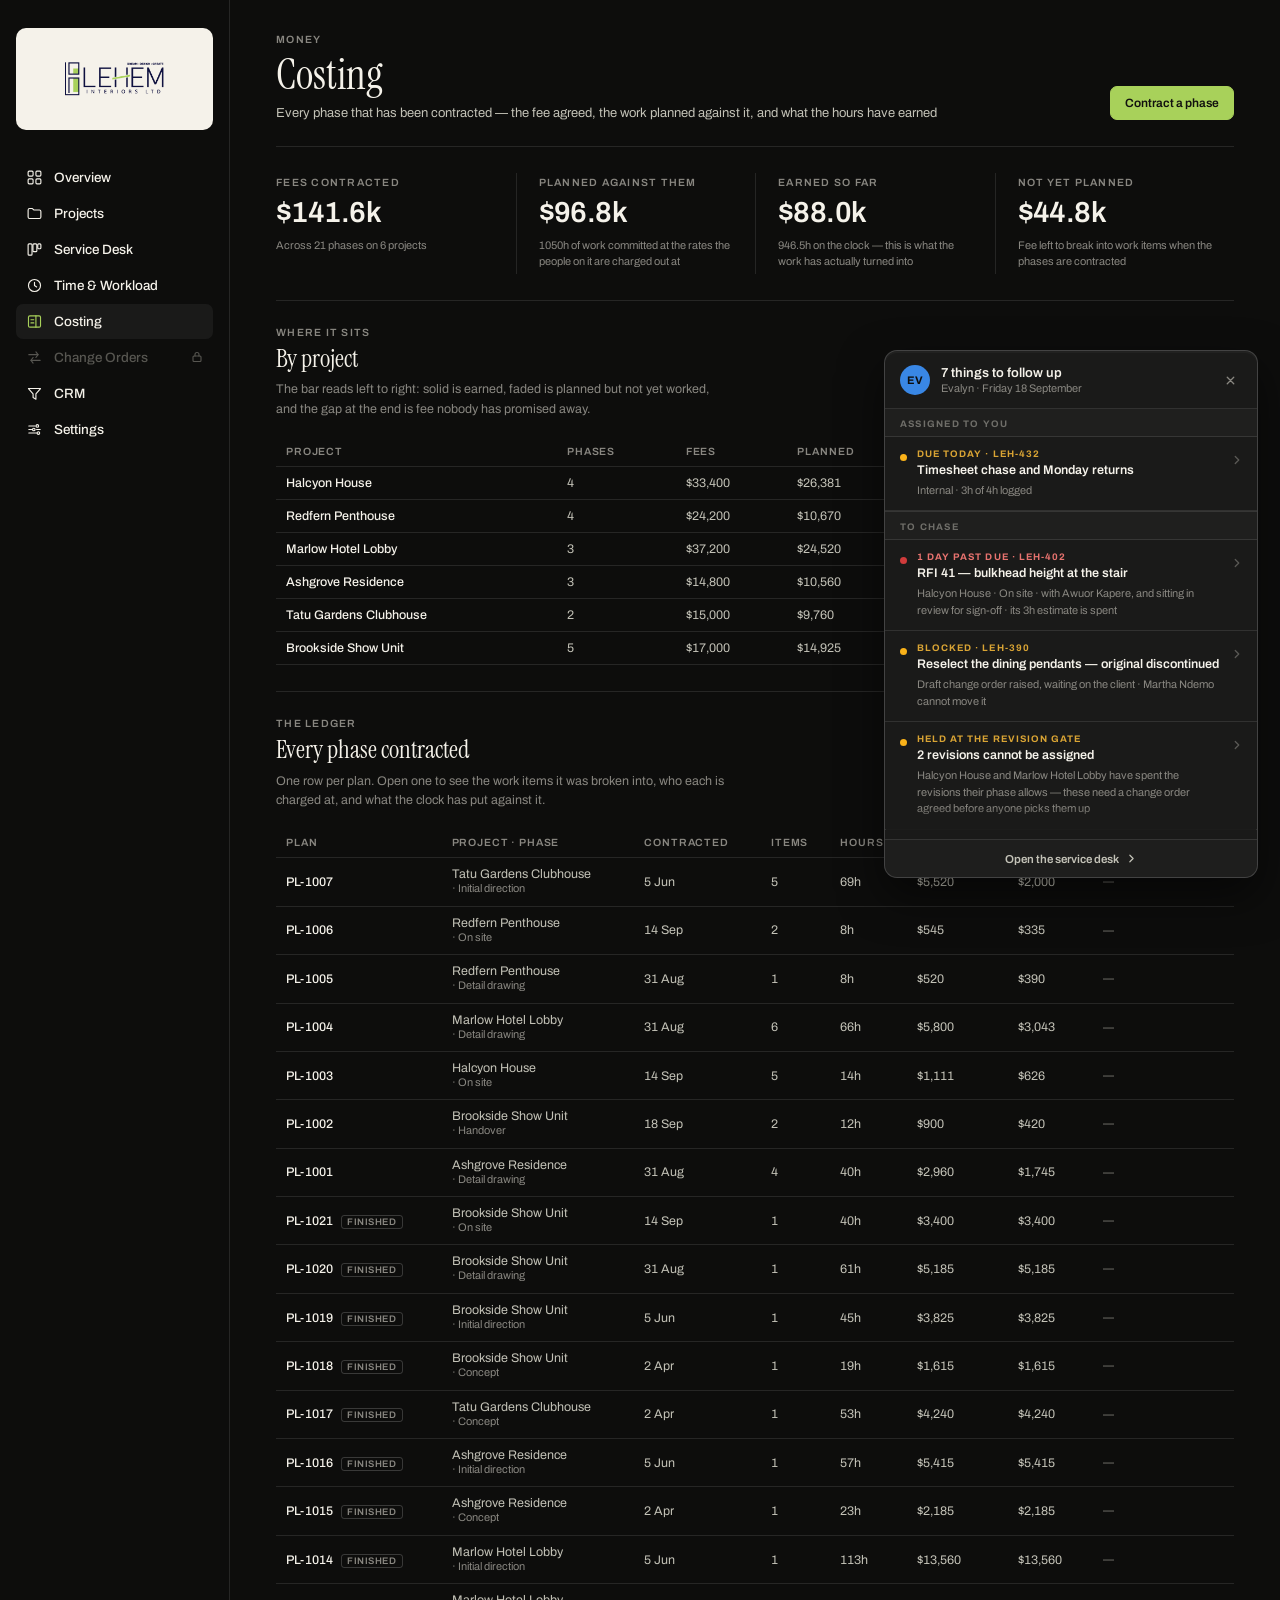
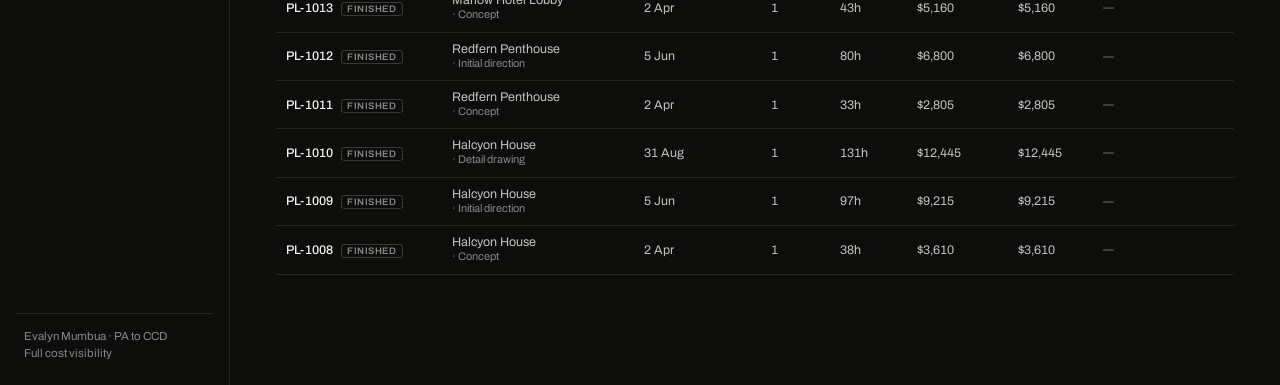
==== costing.html @ 2c3927b4 "Replace Financials with Costing and Settings (rate card, planning spine) Contracting moves to Costin" ====
<!doctype html>
<html lang="en">
<head>
  <meta charset="utf-8">
  <meta name="viewport" content="width=device-width, initial-scale=1">
  <title>Costing — Lehem Interiors</title>
  <meta name="description" content="The phase ledger — the fee agreed, the work planned against it, and what the hours have earned.">
  <link rel="icon" href="assets/lehem-logo.png">
  <link rel="preconnect" href="https://fonts.googleapis.com">
  <link rel="preconnect" href="https://fonts.gstatic.com" crossorigin>
  <link rel="stylesheet" href="https://fonts.googleapis.com/css2?family=Archivo:wght@400;500;600;700&family=Instrument+Serif:ital@0;1&display=swap">
  <link rel="stylesheet" href="css/app.css">
</head>
<body>
  <div class="dash">

    <nav class="sidebar" aria-label="Primary">
      <div class="brand">
        <img src="assets/lehem-logo.png" alt="Lehem Interiors Ltd" class="brand-logo">
      </div>

      <button type="button" class="nav-toggle" aria-label="Menu" aria-expanded="false"></button>

      <div class="nav-list">
        <a href="index.html" class="nav-item">
          <svg width="17" height="17" viewBox="0 0 24 24" fill="none" stroke="currentColor" stroke-width="1.6" stroke-linecap="round" stroke-linejoin="round"><rect x="3" y="3" width="7" height="7" rx="1.5"/><rect x="14" y="3" width="7" height="7" rx="1.5"/><rect x="3" y="14" width="7" height="7" rx="1.5"/><rect x="14" y="14" width="7" height="7" rx="1.5"/></svg>
          Overview
        </a>
        <a href="projects.html" class="nav-item">
          <svg width="17" height="17" viewBox="0 0 24 24" fill="none" stroke="currentColor" stroke-width="1.6" stroke-linecap="round" stroke-linejoin="round"><path d="M3 7a2 2 0 0 1 2-2h4l2 2h8a2 2 0 0 1 2 2v8a2 2 0 0 1-2 2H5a2 2 0 0 1-2-2V7z"/></svg>
          Projects
        </a>
        <a href="desk.html" class="nav-item">
          <svg width="17" height="17" viewBox="0 0 24 24" fill="none" stroke="currentColor" stroke-width="1.6" stroke-linecap="round" stroke-linejoin="round"><rect x="3" y="4" width="5.5" height="16" rx="1.4"/><rect x="9.8" y="4" width="5.5" height="11" rx="1.4"/><rect x="16.6" y="4" width="4.4" height="7" rx="1.4"/></svg>
          Service Desk
        </a>
        <a href="workload.html" class="nav-item">
          <svg width="17" height="17" viewBox="0 0 24 24" fill="none" stroke="currentColor" stroke-width="1.6" stroke-linecap="round" stroke-linejoin="round"><circle cx="12" cy="12" r="8.5"/><path d="M12 7.5V12l3 2"/></svg>
          Time &amp; Workload
        </a>
        <button type="button" class="nav-item active">
          <svg width="17" height="17" viewBox="0 0 24 24" fill="none" stroke="currentColor" stroke-width="1.6" stroke-linecap="round" stroke-linejoin="round"><rect x="3.5" y="4" width="17" height="16" rx="2"/><path d="M14 4v16"/><path d="M7 9.5h4"/><path d="M7 14h4"/></svg>
          Costing
        </button>
        <button type="button" class="nav-item locked" disabled>
          <svg width="17" height="17" viewBox="0 0 24 24" fill="none" stroke="currentColor" stroke-width="1.6" stroke-linecap="round" stroke-linejoin="round"><path d="M4 8h13"/><path d="M14 4l3 4-3 4"/><path d="M20 16H7"/><path d="M10 20l-3-4 3-4"/></svg>
          Change Orders
          <svg class="lock" width="12" height="12" viewBox="0 0 24 24" fill="none" stroke="currentColor" stroke-width="2.2" stroke-linecap="round" stroke-linejoin="round"><rect x="4" y="10" width="16" height="11" rx="2"/><path d="M8 10V7a4 4 0 0 1 8 0v3"/></svg>
        </button>
        <a href="crm.html" class="nav-item">
          <svg width="17" height="17" viewBox="0 0 24 24" fill="none" stroke="currentColor" stroke-width="1.6" stroke-linecap="round" stroke-linejoin="round"><path d="M3.5 5h17l-6.5 7.6V20l-4-2.2v-5.2z"/></svg>
          CRM
        </a>
        <a href="settings.html" class="nav-item">
          <svg width="17" height="17" viewBox="0 0 24 24" fill="none" stroke="currentColor" stroke-width="1.6" stroke-linecap="round" stroke-linejoin="round"><path d="M4 7h9"/><circle cx="16" cy="7" r="1.8"/><path d="M4 12h4"/><circle cx="11" cy="12" r="1.8"/><path d="M15 12h5"/><path d="M4 17h11"/><circle cx="17.5" cy="17" r="1.8"/></svg>
          Settings
        </a>
      </div>

      <div class="sidebar-foot">Evalyn Mumbua · PA to CCD<br>Full cost visibility</div>
    </nav>

    <main class="main">
      <div class="main-inner" id="app"></div>
    </main>

  </div>

  <script src="js/nav.js"></script>
  <script src="js/desk-data.js"></script>
  <script src="js/plan.js"></script>
  <script src="js/costing.js"></script>
  <script src="js/feed.js"></script>
</body>
</html>
---- css/app.css ----
/* Lehem Interiors — operations dashboard
   Shared styles for both screens. */

:root {
  --plane:#0d0d0c; --panel:#1a1a19;
  --rule:rgba(255,255,255,0.10); --rule-2:rgba(255,255,255,0.18);
  --ink:#f5f2ea; --ink-2:#c3c2b7; --ink-3:#898781;
  --grid:#2c2c2a; --baseline:#383835;
  --good:#0ca30c; --warn:#fab219; --serious:#ec835a; --crit:#d03b3b;
  --b1:#3987e5; --b2:#d95926; --b3:#199e70; --b4:#c98500;
  --accent:#a8d15a;
  --sans:'Archivo', system-ui, -apple-system, 'Segoe UI', sans-serif;
  --serif:'Instrument Serif', Georgia, 'Times New Roman', serif;
}

* { box-sizing:border-box; }
html, body { margin:0; padding:0; }
body {
  background:var(--plane); color:var(--ink); font-family:var(--sans);
  -webkit-font-smoothing:antialiased;
}
button { font-family:var(--sans); cursor:pointer; color:inherit; }
a { color:var(--accent); }
a:hover { color:var(--ink); }
.caps { font-size:10.5px; text-transform:uppercase; letter-spacing:0.12em; font-weight:600; color:var(--ink-3); }
.num { font-variant-numeric:tabular-nums; }

.dash { width:100%; min-height:100vh; display:flex; align-items:stretch; }

/* ---------- sidebar ---------- */
.sidebar { width:230px; flex:0 0 230px; border-right:1px solid var(--rule); padding:28px 16px 22px; display:flex; flex-direction:column; gap:30px; }
.brand { background:#f5f2ea; border-radius:10px; padding:15px 16px; }
.brand-logo { display:block; width:100%; height:auto; }
.nav-list { display:flex; flex-direction:column; gap:1px; }
.nav-item { display:flex; align-items:center; gap:11px; padding:9px 10px; border:none; background:transparent; color:var(--ink-3); font-size:13.5px; font-weight:500; text-align:left; width:100%; border-radius:7px; cursor:default; text-decoration:none; font-family:var(--sans); }
.nav-item svg { flex:0 0 auto; }
a.nav-item { color:var(--ink); cursor:pointer; }
a.nav-item:hover { background:rgba(255,255,255,0.045); color:var(--ink); text-decoration:none; }
.nav-item.locked { color:#575651; cursor:not-allowed; }
.nav-item.locked svg { color:#575651; opacity:1; }
.nav-item.active { background:rgba(255,255,255,0.055); color:var(--ink); }
.nav-item.active svg { color:var(--accent); }
.lock { margin-left:auto; flex:0 0 auto; }
.nav-toggle { display:none; }
.sidebar-foot { margin-top:auto; padding:14px 8px 0; border-top:1px solid var(--rule); font-size:11.5px; color:var(--ink-3); line-height:1.5; }

/* ---------- page frame ---------- */
.main { flex:1 1 auto; min-width:0; padding:34px 46px 110px; }
.main-inner { max-width:1320px; margin:0 auto; }
.page-title { font-family:var(--serif); font-weight:400; font-size:42px; margin:8px 0 0; line-height:1.05; }
.page-sub { color:var(--ink-2); font-size:13px; margin:9px 0 0; }
.header-row { display:flex; justify-content:space-between; align-items:flex-end; gap:24px; flex-wrap:wrap; }
.rule-top { border-top:1px solid var(--rule); margin-top:26px; padding-top:26px; }
.section-head { display:flex; justify-content:space-between; align-items:flex-start; gap:24px; flex-wrap:wrap; margin-bottom:18px; }
.section-title { font-family:var(--serif); font-weight:400; font-size:25px; margin:7px 0 0; line-height:1.1; }
.section-sub { font-size:12.5px; color:var(--ink-3); margin:8px 0 0; max-width:64ch; line-height:1.55; }

/* ---------- controls ---------- */
.pill-group { display:flex; border:1px solid var(--rule); border-radius:999px; padding:3px; gap:2px; }
.pill { border:none; background:transparent; font-size:12.5px; font-weight:500; color:var(--ink-3); padding:8px 15px; border-radius:999px; }
.pill:hover { color:var(--ink); }
.pill.active { background:var(--ink); color:#12110f; font-weight:600; }
.filter-bar { display:flex; justify-content:space-between; align-items:center; gap:16px; flex-wrap:wrap; margin-top:22px; }
.chips { display:flex; flex-wrap:wrap; gap:6px; }
.chip { border:1px solid var(--rule); background:transparent; color:var(--ink-3); font-size:12px; font-weight:500; padding:7px 13px; border-radius:999px; display:flex; align-items:center; gap:7px; }
.chip:hover { border-color:var(--rule-2); color:var(--ink); }
.chip.active { background:var(--ink); border-color:var(--ink); color:#12110f; font-weight:600; }
.chip-count { font-size:10.5px; opacity:0.6; font-variant-numeric:tabular-nums; }
.count-note { font-size:12px; color:var(--ink-3); font-variant-numeric:tabular-nums; }
.seg { display:flex; border:1px solid var(--rule); border-radius:8px; padding:2px; gap:2px; flex:0 0 auto; }
.seg-btn { border:none; background:transparent; font-size:12px; font-weight:500; color:var(--ink-3); padding:6px 12px; border-radius:6px; }
.seg-btn:hover { color:var(--ink); }
.seg-btn.active { background:rgba(255,255,255,0.09); color:var(--ink); }

/* ---------- hero + metrics (workload) ---------- */
.hero { display:grid; grid-template-columns:1.05fr 1.5fr; gap:44px; align-items:stretch; }
.hero-value { font-size:68px; font-weight:600; line-height:1; letter-spacing:-0.03em; margin-top:14px; }
.hero-delta { font-size:13px; font-weight:600; margin-top:12px; }
.hero-track { position:relative; height:12px; background:var(--grid); border-radius:2px; margin-top:26px; }
.hero-fill { position:absolute; top:0; bottom:0; border-radius:2px; }
.hero-keys { display:flex; gap:26px; margin-top:14px; flex-wrap:wrap; }
.hero-key { display:flex; align-items:baseline; gap:8px; font-size:12px; color:var(--ink-3); }
.hero-key b { font-size:14px; font-weight:600; color:var(--ink); font-variant-numeric:tabular-nums; }
.hero-note { font-size:12.5px; color:var(--ink-2); line-height:1.6; margin-top:18px; max-width:46ch; }
.metrics { display:grid; grid-template-columns:repeat(4, minmax(0,1fr)); }
.metrics.three { grid-template-columns:repeat(3, minmax(0,1fr)); }
.metric { padding:4px 22px; border-left:1px solid var(--rule); display:flex; flex-direction:column; gap:9px; }
.metric:first-child { border-left:none; padding-left:0; }
.metric-value { font-size:29px; font-weight:600; letter-spacing:-0.02em; line-height:1.1; }
.metric-delta { font-size:12px; font-weight:600; }
.metric-note { font-size:11px; color:var(--ink-3); line-height:1.45; }

/* ---------- legend + tooltips ---------- */
.legend-row { display:flex; flex-wrap:wrap; gap:6px; margin-bottom:18px; }
.legend-btn { display:flex; align-items:center; gap:8px; font-size:12px; color:var(--ink-3); background:transparent; border:1px solid transparent; border-radius:7px; padding:6px 10px; }
.legend-btn:hover { border-color:var(--rule); color:var(--ink); }
.legend-btn.active { border-color:var(--rule-2); color:var(--ink); }
.legend-dot { width:9px; height:9px; border-radius:2px; flex:0 0 auto; }
.legend-val { font-variant-numeric:tabular-nums; color:var(--ink); font-weight:600; }
.tip { position:absolute; bottom:calc(100% + 8px); left:50%; transform:translateX(-50%); background:var(--ink); color:#12110f; font-size:11px; font-weight:600; padding:5px 9px; border-radius:6px; white-space:nowrap; opacity:0; pointer-events:none; transition:opacity 0.12s ease; z-index:7; }
.mix-seg:hover .tip, .heat-cell:hover .tip, .heat-cell:focus .tip { opacity:1; }
.tip-wide { white-space:normal; width:252px; text-align:left; font-weight:500; line-height:1.5; padding:10px 12px; letter-spacing:0; text-transform:none; }
.term { position:relative; display:inline-block; border-bottom:1px dotted rgba(255,255,255,0.32); cursor:help; }
.term:hover .tip { opacity:1; }

/* ---------- hour-mix chart ---------- */
.mix-body { display:flex; gap:2px; }
.mix-axis { position:relative; width:40px; height:232px; flex:0 0 auto; }
.mix-axis span { position:absolute; right:10px; transform:translateY(-50%); font-size:10px; color:var(--ink-3); font-variant-numeric:tabular-nums; }
.mix-plot { position:relative; height:232px; border-bottom:1px solid var(--baseline); flex:1 1 auto; }
.mix-line { position:absolute; left:0; right:0; height:1px; background:var(--grid); }
.mix-cols { position:absolute; left:0; right:0; top:0; bottom:0; display:flex; align-items:flex-end; }
.mix-col { height:100%; display:flex; flex-direction:column-reverse; flex:0 0 auto; }
.mix-seg { width:100%; margin-bottom:2px; border-radius:1px; position:relative; transition:opacity 0.15s ease; }
.mix-seg-label { position:absolute; left:50%; top:50%; transform:translate(-50%,-50%); font-size:10px; font-weight:600; color:#0d0d0c; white-space:nowrap; font-variant-numeric:tabular-nums; }
.mix-labels { display:flex; padding-top:10px; }
.mix-week-label { text-align:center; font-size:10.5px; color:var(--ink-3); flex:0 0 auto; }
.mix-range-note { display:none; font-size:11px; color:var(--ink-3); margin-top:10px; text-align:center; }

/* ---------- tables ---------- */
.data-table { width:100%; border-collapse:collapse; font-size:12.5px; }
.data-table th { text-align:left; font-size:10.5px; text-transform:uppercase; letter-spacing:0.08em; font-weight:600; color:var(--ink-3); padding:9px 10px; border-bottom:1px solid var(--rule); }
.data-table td { padding:9px 10px; border-bottom:1px solid var(--rule); font-variant-numeric:tabular-nums; color:var(--ink-2); }
.data-table td.rowhead { font-variant-numeric:normal; color:var(--ink); font-weight:500; }

/* ---------- capacity heatmap ---------- */
.heat-grid { display:grid; gap:2px; align-items:center; }
.heat-head { font-size:10px; color:var(--ink-3); text-align:center; font-weight:500; padding-bottom:6px; letter-spacing:0.02em; }
.heat-rowhead { display:block; text-align:left; background:transparent; border:1px solid transparent; border-radius:6px; padding:5px 10px 5px 8px; }
.heat-rowhead:hover { background:rgba(255,255,255,0.045); }
.heat-rowhead.sel { background:rgba(255,255,255,0.075); border-color:var(--rule-2); }
.heat-name { display:block; font-size:12.5px; font-weight:500; color:var(--ink); }
.heat-role { display:block; font-size:10.5px; color:var(--ink-3); margin-top:1px; }
.heat-cell { height:34px; border:none; border-radius:3px; display:flex; align-items:center; justify-content:center; font-size:11px; font-weight:600; font-variant-numeric:tabular-nums; position:relative; padding:0; }
.heat-flag { position:absolute; top:3px; right:3px; width:6px; height:6px; border-radius:50%; background:var(--crit); box-shadow:0 0 0 1.5px var(--plane); }
.scale-row { display:flex; align-items:center; gap:8px; flex-wrap:wrap; font-size:11.5px; color:var(--ink-3); margin-top:18px; }
.scale-swatch { width:24px; height:9px; border-radius:1px; }

/* ---------- person detail ---------- */
.detail { border:1px solid var(--rule-2); background:var(--panel); border-radius:12px; padding:20px 22px 22px; margin-top:22px; display:flex; flex-direction:column; gap:20px; }
.detail-head { display:flex; justify-content:space-between; align-items:flex-start; gap:16px; }
.detail-id { display:flex; gap:13px; align-items:center; }
.avatar { width:38px; height:38px; border-radius:50%; background:var(--accent); color:#12110f; display:flex; align-items:center; justify-content:center; font-size:12.5px; font-weight:700; flex:0 0 auto; }
.detail-name { font-family:var(--serif); font-size:22px; line-height:1.1; }
.detail-meta { font-size:11.5px; color:var(--ink-3); margin-top:4px; }
.icon-btn { width:30px; height:30px; border-radius:7px; border:1px solid var(--rule); background:transparent; display:flex; align-items:center; justify-content:center; color:var(--ink-3); }
.icon-btn:hover { color:var(--ink); border-color:var(--rule-2); }
.detail-grid { display:grid; grid-template-columns:1.5fr 1fr 1.15fr; gap:34px; }
.detail-bar { display:flex; height:14px; gap:2px; margin-top:12px; }
.detail-bar div { border-radius:1px; }
.detail-legend { display:flex; flex-direction:column; gap:6px; margin-top:12px; }
.detail-legend .legend-item { display:flex; align-items:center; gap:8px; font-size:11.5px; color:var(--ink-3); }
.detail-metrics { display:flex; gap:24px; margin-top:12px; }
.detail-num { display:block; font-size:24px; font-weight:600; letter-spacing:-0.02em; }
.detail-cap { font-size:10.5px; color:var(--ink-3); }
.proj-row { display:flex; justify-content:space-between; gap:12px; padding:9px 0; border-bottom:1px solid var(--rule); }
.proj-row:last-child { border-bottom:none; }
.proj-name { font-size:12.5px; font-weight:500; }
.proj-phase { font-size:10.5px; color:var(--ink-3); margin-top:2px; }
.proj-hrs { font-size:12.5px; font-weight:600; font-variant-numeric:tabular-nums; }

/* ---------- role bands + bench ---------- */
.bottom-row { display:grid; grid-template-columns:1.25fr 1fr; gap:48px; align-items:start; }
.role-row { display:flex; align-items:center; gap:14px; padding:10px 8px; border:none; background:transparent; border-radius:7px; width:100%; text-align:left; }
.role-row:hover { background:rgba(255,255,255,0.045); }
.role-row.sel { background:rgba(255,255,255,0.075); }
.role-name { width:152px; flex:0 0 auto; font-size:12.5px; font-weight:500; }
.role-track { flex:1 1 auto; height:16px; background:rgba(255,255,255,0.05); border-radius:3px; position:relative; }
.role-band { position:absolute; top:0; bottom:0; background:rgba(255,255,255,0.10); }
.role-fill { position:absolute; top:4px; bottom:4px; left:0; background:var(--accent); border-radius:0 2px 2px 0; }
.role-val { width:42px; flex:0 0 auto; text-align:right; font-size:12.5px; font-weight:600; font-variant-numeric:tabular-nums; }
.bench-list { display:flex; flex-direction:column; gap:2px; }
.bench-card { display:flex; gap:12px; padding:14px 0; border-bottom:1px solid var(--rule); align-items:flex-start; }
.bench-card:last-child { border-bottom:none; }
.bench-name { font-size:13px; font-weight:600; }
.bench-role { font-size:11px; color:var(--ink-3); margin-top:1px; }
.bench-hours { font-size:11.5px; color:var(--good); font-weight:600; margin-top:5px; }
.skill-tags { display:flex; flex-wrap:wrap; gap:5px; margin-top:8px; }
.skill-tag { font-size:10.5px; color:var(--ink-3); border:1px solid var(--rule); border-radius:4px; padding:2px 7px; }
.empty-note { font-size:12px; color:var(--ink-3); padding:16px; border:1px dashed var(--rule); border-radius:10px; }

/* ---------- overview: money row ---------- */
.period-note { font-size:12px; color:var(--ink-3); border:1px solid var(--rule); border-radius:999px; padding:8px 15px; }
.money { display:grid; grid-template-columns:repeat(4, minmax(0,1fr)); }
.money-cell { padding:2px 24px; border-left:1px solid var(--rule); display:flex; flex-direction:column; gap:10px; }
.money-cell:first-child { border-left:none; padding-left:0; }
.money-value { font-size:32px; font-weight:600; letter-spacing:-0.025em; line-height:1.05; }
.money-meta { font-size:11.5px; color:var(--ink-3); line-height:1.5; }
.split-track { display:flex; gap:2px; height:8px; border-radius:2px; margin-top:12px; overflow:hidden; background:transparent; }
.split-fill { height:100%; border-radius:2px; min-width:2px; }
.split-keys { display:flex; gap:14px; flex-wrap:wrap; }
.split-key { display:flex; align-items:center; gap:6px; font-size:11px; color:var(--ink-3); }
.dot { width:8px; height:8px; border-radius:2px; flex:0 0 auto; }

/* ---------- overview: attention list ---------- */
.two-col { display:grid; grid-template-columns:1.45fr 1fr; gap:46px; align-items:start; }
.tabs { display:flex; gap:6px; flex-wrap:wrap; }
.tab { border:1px solid var(--rule); background:transparent; color:var(--ink-3); font-size:12px; font-weight:500; padding:7px 13px; border-radius:999px; display:flex; align-items:center; gap:7px; }
.tab:hover { border-color:var(--rule-2); color:var(--ink); }
.tab.active { background:var(--ink); border-color:var(--ink); color:#12110f; font-weight:600; }
.tab-count { font-size:10.5px; opacity:0.6; font-variant-numeric:tabular-nums; }
.item { width:100%; text-align:left; background:transparent; border:none; border-bottom:1px solid var(--rule); padding:15px 8px 15px 2px; display:flex; gap:14px; align-items:flex-start; }
.item:hover { background:rgba(255,255,255,0.035); }
.item.open { background:rgba(255,255,255,0.05); }
.item-dot { width:8px; height:8px; border-radius:50%; margin-top:6px; flex:0 0 auto; }
.item-body { flex:1 1 auto; min-width:0; }
.item-title { display:block; font-size:13.5px; font-weight:600; line-height:1.4; }
.item-sub { display:block; font-size:12px; color:var(--ink-3); margin-top:4px; }
.item-next { display:block; font-size:12px; color:var(--ink-2); margin-top:10px; line-height:1.55; border-left:2px solid var(--accent); padding-left:12px; }
.item-right { flex:0 0 auto; text-align:right; }
.item-amount { display:block; font-size:13.5px; font-weight:600; font-variant-numeric:tabular-nums; }
.item-action { display:block; font-size:11.5px; color:var(--accent); margin-top:5px; white-space:nowrap; }
.item-kind { display:block; font-size:10px; text-transform:uppercase; letter-spacing:0.08em; color:var(--ink-3); font-weight:600; margin-bottom:6px; }

/* ---------- overview: side panels ---------- */
.panel { border:1px solid var(--rule); border-radius:12px; padding:20px; }
.panel + .panel { margin-top:20px; }
.panel-value { font-size:30px; font-weight:600; letter-spacing:-0.02em; margin-top:10px; }
.cause-row { display:flex; align-items:center; gap:12px; margin-top:12px; }
.cause-name { width:118px; flex:0 0 auto; font-size:11.5px; color:var(--ink-2); }
.cause-track { flex:1 1 auto; height:8px; background:var(--grid); border-radius:2px; position:relative; }
.cause-fill { position:absolute; left:0; top:0; bottom:0; background:var(--b2); border-radius:2px; }
.cause-val { width:54px; flex:0 0 auto; text-align:right; font-size:11.5px; font-weight:600; font-variant-numeric:tabular-nums; }
.team-strip { display:grid; grid-template-columns:repeat(9, minmax(0,1fr)); gap:4px; margin-top:14px; }
.team-chip { height:40px; border-radius:4px; display:flex; align-items:center; justify-content:center;
  font-size:10.5px; font-weight:700; position:relative; text-decoration:none;
  transition:transform .1s ease, box-shadow .1s ease; }
a.team-chip:hover { transform:translateY(-2px); box-shadow:0 0 0 2px var(--ink); z-index:1; }
a.team-chip:focus-visible { outline:none; box-shadow:0 0 0 2px var(--accent); z-index:1; }
.team-flag { position:absolute; top:3px; right:3px; width:6px; height:6px; border-radius:50%; background:var(--crit); box-shadow:0 0 0 1.5px var(--plane); }
.panel-link { display:inline-block; margin-top:16px; font-size:12px; color:var(--accent); text-decoration:none; border-bottom:1px solid rgba(255,255,255,0.2); padding-bottom:2px; }
.panel-link:hover { color:var(--ink); }
.panel-row { display:flex; gap:26px; margin-top:12px; }
.panel-num { font-size:22px; font-weight:600; letter-spacing:-0.02em; display:block; }
.panel-cap { font-size:10.5px; color:var(--ink-3); }

/* ---------- overview: projects table ---------- */
.ptable { width:100%; border-collapse:collapse; table-layout:fixed; }
.ptable th { text-align:left; font-size:10.5px; text-transform:uppercase; letter-spacing:0.08em; font-weight:600; color:var(--ink-3); padding:0 12px 10px 0; border-bottom:1px solid var(--rule); }
.ptable td { padding:14px 12px 14px 0; border-bottom:1px solid var(--rule); font-size:13px; vertical-align:middle; }
.ptable tr:last-child td { border-bottom:none; }
.p-name { font-weight:600; }
.p-phase { font-size:11.5px; color:var(--ink-3); margin-top:3px; }
.avatar-sm { width:26px; height:26px; border-radius:50%; background:rgba(255,255,255,0.09); display:flex; align-items:center; justify-content:center; font-size:10.5px; font-weight:700; color:var(--ink-2); }
.lead-cell { display:flex; align-items:center; gap:8px; font-size:12.5px; }

/* ---------- projects: phase pipeline ---------- */
.pipeline { display:grid; grid-template-columns:repeat(5, minmax(0,1fr)); gap:10px; }
.pipe-tile { text-align:left; background:transparent; border:1px solid var(--rule); border-radius:10px; padding:14px 15px 15px; display:flex; flex-direction:column; gap:4px; }
.pipe-tile:hover { border-color:var(--rule-2); }
.pipe-tile.active { border-color:var(--accent); background:rgba(168,209,90,0.07); }
.pipe-count { font-size:26px; font-weight:600; letter-spacing:-0.02em; line-height:1; }
.pipe-name { font-size:12px; font-weight:500; color:var(--ink-2); margin-top:6px; }
.pipe-series { font-size:10px; color:var(--ink-3); letter-spacing:0.04em; }

/* ---------- projects: list + phase rail ---------- */
.proj-list { display:flex; flex-direction:column; gap:2px; }
.proj-card { width:100%; text-align:left; background:transparent; border:none; border-bottom:1px solid var(--rule); padding:20px 10px 22px 2px; display:block; }
.proj-card:hover { background:rgba(255,255,255,0.028); }
.proj-card.open { background:rgba(255,255,255,0.045); }
.proj-top { display:flex; justify-content:space-between; align-items:flex-start; gap:20px; flex-wrap:wrap; margin-bottom:16px; }
.proj-title { display:block; font-family:var(--serif); font-size:21px; line-height:1.15; }
.proj-sub { display:block; font-size:11.5px; color:var(--ink-3); margin-top:5px; }
.proj-right { text-align:right; flex:0 0 auto; }
.proj-value { display:block; font-size:14px; font-weight:600; font-variant-numeric:tabular-nums; }
.proj-next { display:block; font-size:11.5px; color:var(--ink-3); margin-top:4px; }
.svc-tags { display:flex; flex-wrap:wrap; gap:5px; margin-top:9px; }
.svc-tag { font-size:10.5px; color:var(--ink-3); border:1px solid var(--rule); border-radius:4px; padding:2px 8px; }
.svc-tag.on { color:#12110f; background:var(--accent); border-color:var(--accent); font-weight:600; }
.status-tag { font-size:10px; text-transform:uppercase; letter-spacing:0.08em; font-weight:600; border-radius:4px; padding:3px 8px; border:1px solid var(--rule); color:var(--ink-3); }
.status-tag.hold { color:var(--warn); border-color:rgba(250,178,25,0.4); }
.status-tag.done { color:var(--good); border-color:rgba(12,163,12,0.4); }

.rail { display:flex; gap:4px; }
.rail-step { flex:1 1 0; min-width:0; }
.rail-bar { display:block; height:6px; border-radius:2px; background:var(--grid); }
.rail-step.done .rail-bar { background:color-mix(in srgb, var(--accent) 42%, transparent); }
.rail-step.now .rail-bar { background:var(--accent); }
.rail-label { display:block; font-size:11.5px; margin-top:9px; color:var(--ink-3); }
.rail-step.done .rail-label { color:var(--ink-2); }
.rail-step.now .rail-label { color:var(--ink); font-weight:600; }
.rail-sub { display:block; font-size:10px; color:#6f6e69; margin-top:3px; }
.rail-step.now .rail-sub { color:var(--accent); }

/* ---------- projects: expanded detail ---------- */
.proj-detail { border:1px solid var(--rule-2); background:var(--panel); border-radius:12px; padding:20px 22px 22px; margin-top:18px; display:grid; grid-template-columns:1.6fr 1fr; gap:34px; }
.tl { margin-top:12px; }
.tl-row { display:flex; gap:14px; padding-bottom:18px; position:relative; }
.tl-row:last-child { padding-bottom:0; }
.tl-row::before { content:""; position:absolute; left:5px; top:16px; bottom:0; width:1px; background:var(--rule); }
.tl-row:last-child::before { display:none; }
.tl-dot { width:11px; height:11px; border-radius:50%; flex:0 0 auto; margin-top:4px; border:2px solid var(--grid); background:var(--plane); position:relative; z-index:1; }
.tl-row.done .tl-dot { background:color-mix(in srgb, var(--accent) 55%, transparent); border-color:color-mix(in srgb, var(--accent) 55%, transparent); }
.tl-row.now .tl-dot { background:var(--accent); border-color:var(--accent); }
.tl-name { font-size:13px; font-weight:600; }
.tl-row.todo .tl-name { color:var(--ink-3); font-weight:500; }
.tl-series { font-size:10px; color:var(--ink-3); letter-spacing:0.04em; font-weight:500; margin-left:7px; }
.tl-dates { font-size:11.5px; color:var(--ink-2); margin-top:3px; font-variant-numeric:tabular-nums; }
.tl-note { font-size:11.5px; color:var(--ink-3); margin-top:5px; line-height:1.5; }
.facts { display:flex; flex-direction:column; gap:0; margin-top:12px; }
.fact { display:flex; justify-content:space-between; gap:14px; padding:8px 0; border-bottom:1px solid var(--rule); font-size:12px; }
.fact:last-child { border-bottom:none; }
.fact-key { color:var(--ink-3); flex:0 0 auto; }
.fact-val { text-align:right; color:var(--ink); }

.mini-rail { display:flex; align-items:center; gap:3px; margin-top:7px; }
.mini-step { width:16px; height:4px; border-radius:1px; background:var(--grid); flex:0 0 auto; }
.mini-step.done { background:color-mix(in srgb, var(--accent) 42%, transparent); }
.mini-step.now { background:var(--accent); }
.mini-phase { font-size:11.5px; color:var(--ink-2); margin-left:7px; white-space:nowrap; }

/* ---------- overview: project row dropdown ---------- */
.ptable-row.open td { border-bottom-color:transparent; }
.p-name-btn { display:flex; align-items:center; gap:8px; width:100%; background:transparent; border:none; padding:0; text-align:left; color:inherit; }
.p-name-btn:hover .p-name { color:var(--accent); }
.chev { flex:0 0 auto; color:var(--ink-3); transition:transform 0.15s ease; }
.chev.open { transform:rotate(180deg); color:var(--accent); }
.det-row.hidden { display:none; }
.det-row td { padding:0 12px 18px 0; border-bottom:1px solid var(--rule); }
.ov-detail { display:grid; grid-template-columns:1.2fr 1fr 1.1fr; gap:30px; background:var(--panel); border:1px solid var(--rule-2); border-radius:12px; padding:18px 20px 20px; }
.ph-list { margin-top:12px; }
.ph-row { display:flex; gap:11px; padding-bottom:12px; position:relative; }
.ph-row:last-child { padding-bottom:0; }
.ph-row::before { content:""; position:absolute; left:4px; top:14px; bottom:0; width:1px; background:var(--rule); }
.ph-row:last-child::before { display:none; }
.ph-dot { width:9px; height:9px; border-radius:50%; flex:0 0 auto; margin-top:4px; border:2px solid var(--grid); background:var(--plane); position:relative; z-index:1; }
.ph-row.done .ph-dot { background:color-mix(in srgb, var(--accent) 55%, transparent); border-color:color-mix(in srgb, var(--accent) 55%, transparent); }
.ph-row.now .ph-dot { background:var(--accent); border-color:var(--accent); }
.ph-name { display:block; font-size:12px; font-weight:600; }
.ph-row.todo .ph-name { color:var(--ink-3); font-weight:500; }
.ph-when { display:block; font-size:11px; color:var(--ink-3); margin-top:2px; font-variant-numeric:tabular-nums; }
.ov-flags { margin-top:12px; }
.ov-flag { display:flex; gap:10px; align-items:flex-start; }
.ov-flag-dot { width:8px; height:8px; border-radius:50%; flex:0 0 auto; margin-top:5px; }
.ov-flag-title { display:block; font-size:12px; font-weight:600; line-height:1.45; }
.ov-flag-sub { display:block; font-size:11px; color:var(--ink-3); margin-top:4px; }
.ov-flag-none { font-size:12px; color:var(--ink-3); margin-top:2px; }

/* ---------- overview: today's work ---------- */
.today-list { margin-top:6px; }
.today-row { display:grid; grid-template-columns:38px 1.05fr 1.5fr auto; gap:14px; align-items:center;
  padding:13px 2px; border-bottom:1px solid var(--rule); }
.today-row:last-child { border-bottom:none; }
.today-who { min-width:0; }
.today-name { display:block; font-size:13px; font-weight:600; }
.today-role { display:block; font-size:11px; color:var(--ink-3); margin-top:2px; }
.today-task { font-size:12.5px; color:var(--ink-2); line-height:1.45; }
.today-proj { text-align:right; flex:0 0 auto; }
.today-proj-name { display:block; font-size:12px; font-weight:500; }
.today-hrs { display:block; font-size:11px; color:var(--ink-3); margin-top:6px; font-variant-numeric:tabular-nums; }
.today-proj .mini-rail { justify-content:flex-end; margin-top:6px; }
.today-proj .mini-step { width:12px; }
.today-proj .mini-phase { margin-left:6px; font-size:11px; color:var(--ink-3); }

/* ---------- overview: projects status bar ---------- */
.status-bar { display:flex; gap:3px; height:12px; margin-top:18px; margin-bottom:12px; }
.sb-seg { border-radius:2px; }
.sb-legend { display:flex; flex-wrap:wrap; gap:18px; margin-bottom:22px; }
.sb-key { display:flex; align-items:center; gap:7px; font-size:11.5px; color:var(--ink-3); }
.sb-key b { color:var(--ink); font-weight:600; font-variant-numeric:tabular-nums; }
.sb-dot { width:9px; height:9px; border-radius:2px; flex:0 0 auto; }


  margin-top:14px; padding-top:12px; border-top:1px solid var(--rule); font-size:11px; color:var(--ink-3); }

/* ---------- crm: lead list ---------- */
.lead-list { display:flex; flex-direction:column; }
.lead-row { display:block; width:100%; text-align:left; background:transparent; color:inherit; font:inherit;
  border:none; border-bottom:1px solid var(--rule); padding:16px 2px; }
.lead-row:last-child { border-bottom:none; }
.lead-row:hover { background:rgba(255,255,255,0.03); }
.lead-row.open { background:rgba(255,255,255,0.02); }
.lead-top { display:flex; gap:14px; align-items:flex-start; }
.lead-who { flex:1 1 auto; min-width:0; }
.lead-name { display:block; font-size:13.5px; font-weight:600; }
.lead-type { display:block; font-size:11px; color:var(--ink-3); margin-top:3px; }
.lead-who .svc-tags { margin-top:8px; }
.lead-right { flex:0 0 auto; text-align:right; display:flex; flex-direction:column; align-items:flex-end; gap:6px; }
.lead-value { display:block; font-size:15px; font-weight:600; font-variant-numeric:tabular-nums; letter-spacing:-0.01em; }
.stage-tag { display:inline-block; font-size:10.5px; font-weight:600; letter-spacing:0.04em; text-transform:uppercase;
  padding:3px 8px; border-radius:4px; border:1px solid var(--rule-2); color:var(--ink-2); }
.stage-tag.won { background:color-mix(in srgb, var(--good) 22%, transparent); border-color:var(--good); color:var(--ink); }
.stage-tag.lost { background:rgba(255,255,255,0.04); border-color:var(--rule); color:var(--ink-3); }
.lead-next { display:block; font-size:11px; color:var(--ink-3); max-width:30ch; line-height:1.45; }
.lead-row.open .ov-detail { margin-top:16px; }
.next-step { margin-top:12px; padding:12px 14px; background:rgba(255,255,255,0.03);
  border-left:2px solid var(--accent); border-radius:0 6px 6px 0; }
.next-what { font-size:12.5px; font-weight:600; line-height:1.45; }
.next-when { font-size:11px; color:var(--ink-3); margin-top:5px; }



/* ---------- crm: horizontal funnel ---------- */
.fn2-controls { display:flex; gap:10px; flex-wrap:wrap; }
.hf { display:grid; grid-template-columns:repeat(5, minmax(0,1fr)); align-items:stretch; }
.hf-stage { display:block; width:100%; text-align:left; background:transparent; border:none;
  padding:0; color:inherit; font:inherit; }
.hf-band { position:relative; display:block; height:210px; border-right:2px solid var(--plane); }
.hf-stage:last-child .hf-band { border-right:none; }
.hf-svg { display:block; width:100%; height:100%; }
.hf-inband { position:absolute; inset:0; display:flex; align-items:center; justify-content:center;
  font-size:13px; font-weight:700; pointer-events:none; }
.hf-inband-out { inset:auto 0 auto 0; justify-content:center; color:var(--ink-2);
  padding-bottom:8px; font-size:12px; }
.hf-tip { position:absolute; left:50%; top:8px; transform:translateX(-50%); white-space:nowrap;
  background:#1f1f1d; border:1px solid var(--rule-2); border-radius:7px; padding:7px 11px;
  font-size:11.5px; color:var(--ink); opacity:0; pointer-events:none; transition:opacity .12s ease; z-index:3; }
.hf-stage:hover .hf-tip { opacity:1; }
.hf-foot { display:block; padding:14px 16px 16px 2px; border-top:1px solid var(--rule); }
.hf-stage:hover .hf-foot { background:rgba(255,255,255,0.03); }
.hf-stage.active .hf-foot { background:var(--panel); border-top-color:var(--accent); }
.hf-name { display:block; font-size:13.5px; font-weight:600; }
.hf-num { display:block; font-size:15px; font-weight:600; letter-spacing:-0.01em;
  font-variant-numeric:tabular-nums; margin-top:7px; }
.hf-conv { display:block; font-size:11px; color:var(--ink-3); margin-top:6px; line-height:1.45; }
.hf-odds { display:block; font-size:10.5px; color:#6f6e69; margin-top:7px; }
.fn2-foot { display:flex; justify-content:space-between; gap:20px; flex-wrap:wrap;
  margin-top:16px; padding-top:12px; border-top:1px solid var(--rule); font-size:11px; color:var(--ink-3); }

.stall-strip { margin-top:30px; padding-top:24px; border-top:1px solid var(--rule); }
.stall-head { margin-bottom:16px; }
.stall-sub { font-size:11.5px; color:var(--ink-3); margin:7px 0 0; }
.stall-grid { display:grid; grid-template-columns:repeat(4, minmax(0,1fr)); gap:26px; }
.stall-cell { display:block; }
.stall-name { display:block; font-size:12px; color:var(--ink-2); font-weight:500; }
.stall-track { display:block; height:8px; background:var(--grid); border-radius:2px;
  position:relative; margin-top:9px; }
.stall-fill { position:absolute; left:0; top:0; bottom:0; border-radius:2px; }
.stall-fill.good { background:var(--good); }
.stall-fill.warn { background:var(--warn); }
.stall-fill.crit { background:var(--crit); }
.stall-meta { display:flex; align-items:center; justify-content:space-between; gap:10px; margin-top:9px; }
.stall-meta b { font-size:12px; font-weight:600; font-variant-numeric:tabular-nums; }
.stall-word { font-size:10.5px; display:flex; align-items:center; gap:5px; color:var(--ink-3); }
.stall-dot { width:7px; height:7px; border-radius:50%; flex:0 0 auto; }
.stall-word.good .stall-dot { background:var(--good); }
.stall-word.warn .stall-dot { background:var(--warn); }
.stall-word.crit .stall-dot { background:var(--crit); }
.stall-note { font-size:11.5px; color:var(--ink-2); margin:20px 0 0; line-height:1.6; max-width:78ch; }

.tbl-swatch { display:inline-block; width:10px; height:10px; border-radius:2px; margin-right:9px; vertical-align:-1px; }
.tbl-swatch-out { background:var(--grid); }
.tbl-muted td { color:var(--ink-3); }

/* ---------- service desk ---------- */
.dk-bar { display:flex; justify-content:space-between; align-items:flex-start; gap:20px; flex-wrap:wrap; }
.dk-scope { display:flex; align-items:center; gap:14px; flex-wrap:wrap; margin-top:18px;
  font-size:12px; color:var(--ink-2); }
.dk-flag { margin-top:14px; padding:11px 14px; border-left:2px solid var(--warn);
  background:rgba(250,178,25,0.07); border-radius:0 6px 6px 0; font-size:12px; color:var(--ink-2); }
.flash { margin-top:18px; padding:12px 15px; border-left:2px solid var(--accent);
  background:rgba(168,209,90,0.08); border-radius:0 6px 6px 0; font-size:12.5px;
  color:var(--ink); line-height:1.5; }
.metric-value.is-warn { color:var(--warn); }

.dk-gate-badge { font-size:9.5px; font-weight:700; letter-spacing:0.06em; text-transform:uppercase;
  color:#12110f; background:var(--crit); border-radius:3px; padding:2px 6px; margin-left:8px; }

/* row editing */
.dk-bar-note { font-size:11.5px; color:var(--ink-3); align-self:flex-end; }
.inp-cell { padding:6px 8px; font-size:11.5px; border-radius:6px; background:#141413; }
.inp-cell:disabled { opacity:0.45; cursor:not-allowed; }
.dk-who-name { font-size:12px; }
.est-cell { display:flex; flex-direction:column; align-items:flex-end; gap:4px; }
.est-fig { font-size:12px; font-variant-numeric:tabular-nums; }
.est-logged { font-size:10px; color:var(--ink-3); white-space:nowrap; }
.est-over .est-fig { color:var(--serious); font-weight:600; }
.dk-row.gated td { background:rgba(208,59,59,0.05); }
.dk-need { background:transparent; border:1px dashed var(--rule-2); border-radius:6px;
  padding:5px 9px; font-size:10.5px; color:var(--warn); font-family:var(--sans); }
.dk-need:hover { border-color:var(--warn); }
.dk-need-note { margin-top:14px; padding:10px 12px; border-left:2px solid var(--warn);
  background:rgba(250,178,25,0.07); border-radius:0 6px 6px 0; font-size:11.5px;
  color:var(--ink-2); line-height:1.55; }
.caps-gap2 { display:block; margin-top:20px; }
.btn[disabled] { opacity:0.4; cursor:default; border-style:dashed; }
.btn[disabled]:hover { border-color:var(--rule-2); color:var(--ink-2); }

/* the bucket tag */
.bk { font-size:9.5px; font-weight:700; letter-spacing:0.06em; text-transform:uppercase;
  border-radius:3px; padding:2px 6px; border:1px solid transparent; }
.bk-planned { color:#cde2fb; background:rgba(57,135,229,0.22); border-color:rgba(57,135,229,0.5); }
.bk-sourcing { color:#f6d3c2; background:rgba(217,89,38,0.22); border-color:rgba(217,89,38,0.5); }
.bk-over { color:var(--ink-3); background:rgba(255,255,255,0.05); border-color:var(--rule-2); }

/* queue */
.dk-queue { margin-top:22px; }
.dk-queue td { vertical-align:top; }
.dk-row.open { background:rgba(255,255,255,0.03); }
.dk-row-btn { display:block; text-align:left; background:transparent; border:none; padding:0;
  color:inherit; font:inherit; width:100%; }
.dk-row-title { display:block; font-size:12.5px; font-weight:600; color:var(--ink); margin-top:3px; line-height:1.4; }
.dk-sub { display:block; font-size:11px; color:var(--ink-3); line-height:1.4; }
.dk-warn-text { color:var(--warn); font-weight:600; }
/* the state cell is a control, and still reads as a status chip */
.state-sel { width:auto; min-width:106px; font-size:10.5px; font-weight:600;
  padding:5px 7px; border-radius:5px; }
.state-sel.st-intake { color:var(--ink-3); border-color:var(--rule); }
.state-sel.st-assigned { color:var(--ink); border-color:var(--rule-2); }
.state-sel.st-progress { color:var(--b1); border-color:rgba(57,135,229,0.5);
  background:rgba(57,135,229,0.10); }
.state-sel.st-blocked { color:var(--warn); border-color:rgba(250,178,25,0.5);
  background:rgba(250,178,25,0.10); }
.state-sel.st-review { color:var(--accent); border-color:rgba(168,209,90,0.5);
  background:rgba(168,209,90,0.10); }
.state-sel.st-done { color:var(--good); border-color:rgba(12,163,12,0.5);
  background:rgba(12,163,12,0.10); }
.state-sel option { color:var(--ink); background:#1a1a19; font-weight:500; }
.th-sort { background:transparent; border:none; padding:0; color:inherit; font:inherit;
  text-transform:inherit; letter-spacing:inherit; }
.th-sort:hover { color:var(--ink); }
.th-sort.on { color:var(--accent); }
.dk-det-row td { padding:0 10px 18px; border-bottom:1px solid var(--rule); }

/* detail */
.dk-detail { display:grid; grid-template-columns:1fr 1fr 1.1fr; gap:30px; }
.dk-det-row .dk-detail { background:var(--panel); border:1px solid var(--rule-2);
  border-radius:12px; padding:18px 20px 20px; }
.why-sub { font-size:11px; color:var(--ink-3); margin:8px 0 0; line-height:1.55; }
.why { margin-top:14px; }
.why-row { display:flex; gap:10px; align-items:flex-start; padding-bottom:11px; position:relative; }
.why-row::before { content:""; position:absolute; left:8px; top:18px; bottom:0; width:1px; background:var(--rule); }
.why-row.last::before { display:none; }
.why-n { width:17px; height:17px; border-radius:50%; flex:0 0 auto; background:var(--grid);
  color:var(--ink-2); font-size:9.5px; font-weight:700; display:flex; align-items:center;
  justify-content:center; position:relative; z-index:1; }
.why-t { font-size:11.5px; color:var(--ink-2); line-height:1.5; }
.why-out { display:flex; align-items:center; gap:10px; margin-top:6px; padding-top:13px;
  border-top:1px solid var(--rule); flex-wrap:wrap; }
.why-out-t { font-size:11px; color:var(--ink-3); }

.dk-actions { display:flex; gap:9px; flex-wrap:wrap; margin-top:16px; }
.btn { border:1px solid var(--rule-2); background:transparent; color:var(--ink-2);
  font-size:12px; font-weight:500; padding:9px 14px; border-radius:7px; font-family:var(--sans); }
.btn:hover { border-color:var(--ink-3); color:var(--ink); }
.btn-go { background:var(--accent); border-color:var(--accent); color:#12110f; font-weight:600; }
.btn-go:hover { background:#b7dc6c; border-color:#b7dc6c; color:#12110f; }
.dk-blocknote { margin-top:14px; font-size:11.5px; color:var(--warn); line-height:1.5; }
.dk-note { margin-top:14px; font-size:11.5px; color:var(--ink-3); line-height:1.55; }

/* forms */
.form { margin-top:14px; }
.fld { display:block; margin-top:12px; }
.fld-row { display:grid; grid-template-columns:1fr 1fr; gap:12px; }
.fld-l { display:block; font-size:10.5px; text-transform:uppercase; letter-spacing:0.1em;
  font-weight:600; color:var(--ink-3); margin-bottom:6px; }
.inp { display:block; width:100%; background:#141413; border:1px solid var(--rule-2);
  border-radius:7px; padding:9px 11px; color:var(--ink); font-size:12.5px; font-family:var(--sans); }
.inp:focus { outline:none; border-color:var(--accent); }
.form-err { margin-top:12px; padding:10px 12px; border-left:2px solid var(--crit);
  background:rgba(208,59,59,0.1); border-radius:0 6px 6px 0; font-size:11.5px;
  color:#f3c7c7; line-height:1.5; }

/* the revision gate */
.gate-caps { color:var(--crit); }
.gate-lead { font-size:12px; color:var(--ink); margin:9px 0 0; line-height:1.6; }
.gate-choices { display:flex; flex-direction:column; gap:8px; margin-top:14px; }
.gate-choice { display:block; text-align:left; background:transparent; border:1px solid var(--rule-2);
  border-radius:8px; padding:11px 13px; color:inherit; font:inherit; }
.gate-choice:hover { border-color:var(--ink-3); }
.gate-choice.on { border-color:var(--accent); background:rgba(168,209,90,0.08); }
.gate-choice-t { display:block; font-size:12.5px; font-weight:600; }
.gate-choice-s { display:block; font-size:11px; color:var(--ink-3); margin-top:4px; }
.gate-reasons { display:flex; flex-wrap:wrap; gap:6px; margin-top:12px; }
.gate-foot { font-size:11px; color:var(--ink-3); margin:16px 0 0; line-height:1.6;
  padding-top:13px; border-top:1px solid var(--rule); }
.gate-done { margin-top:10px; font-size:11.5px; color:var(--ink-2); line-height:1.55;
  padding:10px 12px; border-left:2px solid var(--good); background:rgba(12,163,12,0.08);
  border-radius:0 6px 6px 0; }

/* ---------- Costing: the phase ledger ---------- */
.cost-row { cursor:pointer; }
.cost-row:hover td { background:rgba(255,255,255,0.025); }
.cost-row.open td, .cost-row.sel td { background:rgba(187,221,118,0.07); }
.cost-row.open td:first-child, .cost-row.sel td:first-child { box-shadow:inset 2px 0 0 var(--accent); }
.cost-tag { margin-left:8px; font-size:9.5px; font-weight:600; letter-spacing:0.06em;
  text-transform:uppercase; color:var(--ink-3); border:1px solid var(--rule-2);
  border-radius:3px; padding:1px 5px; }
.cost-over { color:var(--warn); font-size:11px; font-weight:600; }
.cost-over-cell { color:var(--warn); }

.cost-bar { display:flex; height:9px; border-radius:5px; overflow:hidden;
  background:var(--grid); width:100%; }
.cb-earned { background:var(--accent); }
.cb-planned { background:rgba(187,221,118,0.3); }

.cost-sums { display:grid; grid-template-columns:repeat(3, minmax(0,1fr)); gap:26px;
  padding-bottom:4px; }
.cost-fig { font-size:25px; font-weight:600; margin-top:7px; font-variant-numeric:tabular-nums; }
.cost-note { font-size:11px; color:var(--ink-3); line-height:1.55; margin-top:5px; }
.cost-filter { font-size:11.5px; color:var(--ink-3); margin:14px 0 2px;
  padding:9px 12px; border-left:2px solid var(--accent); background:rgba(187,221,118,0.05);
  border-radius:0 6px 6px 0; }

@media (max-width: 900px) {
  .cost-sums { grid-template-columns:1fr; gap:18px; }
}

/* the window cell in the contracting modal */
.lwin { display:flex; align-items:center; gap:6px; }
.inp-day { width:68px; text-align:center; padding-left:4px; padding-right:4px; }
.lwin-sep { color:var(--ink-3); font-size:11px; }

/* a field the plan decided: shown, not asked for */
.inp.inp-locked { display:flex; justify-content:space-between; align-items:baseline;
  gap:10px; background:transparent; border-style:dashed; color:var(--ink-2); }
.lk-src { font-size:10px; color:var(--ink-3); text-align:right; }

/* the clock — time comes off status transitions, never off a keyboard */
.clk-caps { display:block; margin-top:22px; }
.clk-live { margin-top:10px; padding:12px 14px; border-radius:8px;
  background:rgba(12,163,12,0.09); border:1px solid rgba(12,163,12,0.35);
  display:grid; grid-template-columns:auto auto; gap:2px 9px; align-items:center; }
.clk-dot { width:7px; height:7px; border-radius:50%; background:var(--good);
  box-shadow:0 0 0 0 rgba(12,163,12,0.55); animation:clkpulse 2.4s ease-out infinite; }
@keyframes clkpulse {
  0% { box-shadow:0 0 0 0 rgba(12,163,12,0.5); }
  70% { box-shadow:0 0 0 7px rgba(12,163,12,0); }
  100% { box-shadow:0 0 0 0 rgba(12,163,12,0); }
}
.clk-fig { font-size:17px; font-weight:600; color:var(--ink); font-variant-numeric:tabular-nums; }
.clk-sub { grid-column:2; font-size:11px; color:var(--ink-3); line-height:1.5; }
.clk-idle { margin-top:10px; font-size:11.5px; color:var(--ink-3); line-height:1.55;
  padding:11px 13px; border:1px dashed var(--rule-2); border-radius:8px; }
.clk-rows { margin-top:12px; border-top:1px solid var(--rule); }
.clk-row { display:flex; justify-content:space-between; gap:14px; align-items:baseline;
  padding:8px 0; border-bottom:1px solid var(--rule); }
.clk-when { font-size:11.5px; color:var(--ink-2); font-variant-numeric:tabular-nums; }
.clk-hrs { font-size:11.5px; font-weight:600; color:var(--ink); font-variant-numeric:tabular-nums; }
.clk-foot { margin-top:10px; font-size:11px; color:var(--ink-3); line-height:1.55; }

/* phase templates */
.tmpl { margin-top:20px; border:1px solid var(--rule-2); border-radius:12px;
  background:var(--panel); padding:18px 20px 20px; }
.tmpl-head { display:flex; justify-content:space-between; align-items:flex-start; gap:20px; margin-bottom:6px; }
.tmpl-list { margin-top:22px; padding-top:18px; border-top:1px solid var(--rule); }
.tmpl-list-head { display:flex; justify-content:space-between; align-items:flex-start;
  gap:24px; flex-wrap:wrap; margin-bottom:16px; }
.tmpl-fee { font-size:11px; color:var(--ink-3); display:flex; align-items:center; gap:7px;
  flex-wrap:wrap; max-width:36ch; line-height:1.5; }
.tmpl-grid { display:grid; grid-template-columns:1fr 240px 110px; gap:18px; align-items:center;
  padding:11px 0; border-bottom:1px solid var(--rule); }
.tmpl-grid-head { padding:0 0 9px; border-bottom:1px solid var(--rule-2); }
.tmpl-grid-head .num { text-align:right; }
.tmpl-row:last-of-type { border-bottom:none; }
.tmpl-t { font-size:12.5px; font-weight:600; line-height:1.4; }
.tmpl-y { display:block; font-size:11px; color:var(--ink-3); font-weight:400; margin-top:3px; }
.tmpl-who { display:block; }
.tmpl-who .inp-cell { width:100%; }
.tmpl-load { display:block; font-size:10px; color:var(--ink-3); margin-top:5px;
  font-variant-numeric:tabular-nums; }
.tmpl-est { text-align:right; }
.tmpl-est .inp-num { width:92px; }
.inp-num { text-align:right; font-variant-numeric:tabular-nums; }
.tmpl-total { margin-top:14px; font-size:11.5px; color:var(--ink-2);
  font-variant-numeric:tabular-nums; }

/* capacity rail */
.cap-head { margin-bottom:18px; }
.cap-grid { display:grid; grid-template-columns:repeat(4, minmax(0,1fr)); gap:16px 26px; }
.cap-cell { display:block; text-align:left; background:transparent; border:1px solid transparent;
  border-radius:8px; padding:10px; color:inherit; font:inherit; }
.cap-cell:hover { border-color:var(--rule); background:rgba(255,255,255,0.025); }
.cap-cell.on { border-color:var(--accent); background:rgba(168,209,90,0.07); }
.cap-who { display:flex; align-items:center; gap:9px; }
.cap-name { font-size:12px; font-weight:600; }
.cap-role { display:block; font-size:10px; color:var(--ink-3); font-weight:400; margin-top:2px; }
.cap-track { display:block; height:7px; background:var(--grid); border-radius:2px;
  position:relative; margin-top:10px; }
.cap-fill { position:absolute; left:0; top:0; bottom:0; border-radius:2px; }
.cap-fill.free { background:var(--b1); }
.cap-fill.ok { background:var(--good); }
.cap-fill.warn { background:var(--warn); }
.cap-fill.crit { background:var(--crit); }
.cap-meta { display:flex; align-items:center; justify-content:space-between; gap:8px; margin-top:8px; }
.cap-meta b { font-size:11px; font-weight:600; font-variant-numeric:tabular-nums; color:var(--ink-2); }
.cap-word { font-size:10px; display:flex; align-items:center; gap:5px; color:var(--ink-3); }
.cap-dot { width:6px; height:6px; border-radius:50%; flex:0 0 auto; }
.cap-word.free .cap-dot { background:var(--b1); }
.cap-word.ok .cap-dot { background:var(--good); }
.cap-word.warn .cap-dot { background:var(--warn); }
.cap-word.crit .cap-dot { background:var(--crit); }

/* ---------- planning: contracting a phase ---------- */
.fee-bar { margin-top:22px; padding:16px 18px 18px; border:1px solid var(--rule); border-radius:10px;
  background:rgba(255,255,255,0.015); }
.fee-head { display:flex; justify-content:space-between; align-items:baseline; gap:20px; flex-wrap:wrap; }
.fee-title { font-size:12.5px; color:var(--ink-2); }
.fee-title b { color:var(--ink); font-weight:600; }
.fee-note { font-size:11.5px; color:var(--ink-3); font-variant-numeric:tabular-nums; }
.fee-note.over { color:var(--crit); font-weight:600; }
.fee-track { position:relative; height:12px; background:var(--grid); border-radius:3px; margin-top:12px; }
.fee-fill { position:absolute; top:0; bottom:0; border-radius:3px; }
.fee-fill.was { left:0; background:color-mix(in srgb, var(--accent) 40%, transparent); }
.fee-fill.now { background:var(--accent); }
.fee-fill.now.over { background:var(--crit); }
.fee-keys { display:flex; gap:20px; flex-wrap:wrap; margin-top:11px; }
.fee-key { display:flex; align-items:center; gap:7px; font-size:11px; color:var(--ink-3);
  font-variant-numeric:tabular-nums; }
.fee-dot { width:9px; height:9px; border-radius:2px; flex:0 0 auto; }
.fee-dot.was { background:color-mix(in srgb, var(--accent) 40%, transparent); }
.fee-dot.now { background:var(--accent); }
.fee-foot { font-size:11px; color:#6f6e69; margin:12px 0 0; line-height:1.55; }

.lgrid { display:grid; grid-template-columns:1.5fr 195px 100px 84px 168px 120px; gap:14px;
  align-items:center; padding:13px 0; border-bottom:1px solid var(--rule); }
.lgrid-head { padding:0 0 9px; border-bottom:1px solid var(--rule-2); }
.lgrid-head .num, .lgrid2-head .num { text-align:right; }
.lrow:last-of-type { border-bottom:none; }
.lnums { text-align:right; }
/* The rate is shown, never typed: it belongs to the person, and Settings is
   the one place it is set. */
.lrate { text-align:right; font-size:13.5px; font-weight:600;
  font-variant-numeric:tabular-nums; }
.lrate-sub { display:block; font-size:10px; font-weight:400; color:var(--ink-3);
  margin-top:4px; }
.lamt { text-align:right; font-size:14px; font-weight:600; letter-spacing:-0.01em;
  font-variant-numeric:tabular-nums; }
.lamt-sub { display:block; font-size:10px; color:var(--ink-3); font-weight:400; margin-top:4px; }
.lnote { grid-column:1 / -1; font-size:10.5px; color:var(--warn); line-height:1.5;
  padding:8px 0 2px; }
.ltotals { display:flex; justify-content:flex-end; align-items:baseline; gap:22px; flex-wrap:wrap;
  margin-top:16px; padding-top:14px; border-top:1px solid var(--rule-2); font-size:11.5px;
  color:var(--ink-3); font-variant-numeric:tabular-nums; }
.ltotal-big { font-size:16px; font-weight:600; color:var(--ink); letter-spacing:-0.01em; }

/* ---------- planning: the plan ledger ---------- */
.inv-table td { vertical-align:top; }
.dk-row.late td { background:rgba(208,59,59,0.05); }
.te .avatar-sm { width:19px; height:19px; font-size:8.5px; }

/* ---------- responsive ---------- */
@media (max-width: 1180px) {
  .main { padding:30px 30px 90px; }
  .hero { grid-template-columns:1fr; gap:32px; }
  .metrics { grid-template-columns:repeat(2, minmax(0,1fr)); row-gap:26px; }
  .metric:nth-child(3) { border-left:none; padding-left:0; }
  .bottom-row { grid-template-columns:1fr; gap:38px; }
  .detail-grid { grid-template-columns:1fr 1fr; gap:26px; }
  .money { grid-template-columns:repeat(2, minmax(0,1fr)); row-gap:28px; }
  .money-cell:nth-child(3) { border-left:none; padding-left:0; }
  .two-col { grid-template-columns:1fr; gap:38px; }
  .hf-band { height:180px; }
  .dk-detail, .dk-detail-4 { grid-template-columns:1fr 1fr; gap:26px; }
  .lgrid { grid-template-columns:1.1fr 150px 92px 78px 152px 104px; gap:10px; }
  .cap-grid { grid-template-columns:repeat(3, minmax(0,1fr)); }
  .hf-foot { padding:12px 12px 14px 2px; }
}
@media (max-width: 860px) {
  .dash { flex-direction:column; }
  .sidebar { width:100%; flex:0 0 auto; flex-direction:row; flex-wrap:wrap; align-items:center; gap:12px 16px; padding:14px 18px; border-right:none; border-bottom:1px solid var(--rule); overflow:visible; }
  .brand { flex:0 0 auto; width:148px; padding:8px 10px; }
  .nav-toggle { display:flex; order:2; margin-left:auto; width:46px; height:46px; align-items:center; justify-content:center; border:1px solid var(--rule); border-radius:10px; background:transparent; color:var(--ink); }
  .nav-toggle:hover { border-color:var(--rule-2); }
  .nav-list { display:none; }
  .nav-list.open { display:flex; order:3; flex:1 1 100%; flex-direction:column; gap:2px; margin-top:4px; padding-top:10px; border-top:1px solid var(--rule); }
  .nav-item { width:100%; justify-content:flex-start; padding:13px 12px; }
  .sidebar-foot { display:none; }
  .sidebar-foot.open { display:block; order:4; flex:1 1 100%; margin:0; padding:12px 12px 2px; border-top:1px solid var(--rule); text-align:left; }
  .main { padding:24px 22px 80px; }
  .page-title { font-size:34px; }
  .section-head { flex-direction:column; }
  .detail-grid { grid-template-columns:1fr; gap:22px; }
  .mix-col, .mix-week-label { width:auto !important; flex:1 1 0; min-width:0; }
  .mix-cols, .mix-labels { gap:5px !important; }
  .mix-week-label { display:none; }
  .mix-range-note { display:block; }
  .heat-grid { overflow-x:auto; padding-bottom:8px; }
  .data-table { display:block; overflow-x:auto; white-space:nowrap; }
  .ptable { display:block; overflow-x:auto; white-space:nowrap; }
  .ptable th, .ptable td { padding-right:20px; }
  .pill, .chip, .seg-btn, .tab { padding:10px 14px; }
  .hf { grid-template-columns:repeat(5, minmax(136px,1fr)); overflow-x:auto; padding-bottom:6px; }
  .hf-band { height:158px; }
  .hf-name { font-size:12.5px; }
  .hf-num { font-size:14px; }
  .stall-grid { grid-template-columns:repeat(2, minmax(0,1fr)); gap:20px 26px; }
  .dk-detail, .dk-detail-4 { grid-template-columns:1fr; gap:24px; }
  .lgrid, .lgrid2 { grid-template-columns:1fr 1fr; gap:10px 14px; }
  .lgrid-head, .lgrid2-head { display:none; }
  .lnums, .lamt, .num { text-align:left; }
  .cap-grid { grid-template-columns:repeat(2, minmax(0,1fr)); }
  .dk-queue { display:block; overflow-x:auto; }
}
@media (max-width: 620px) {
  .main { padding:20px 16px 72px; }
  .page-title { font-size:28px; }
  .hero-value { font-size:50px; }
  .section-title { font-size:22px; }
  .metrics { grid-template-columns:1fr; row-gap:0; }
  .metric { border-left:none; padding:16px 0; border-top:1px solid var(--rule); }
  .metric:first-child { border-top:none; padding-top:0; }
  .money { grid-template-columns:1fr; row-gap:0; }
  .money-cell { border-left:none; padding:16px 0; border-top:1px solid var(--rule); }
  .money-cell:first-child { border-top:none; padding-top:0; }
  .money-value { font-size:29px; }
  .brand { width:132px; }
  .pill-group { flex-wrap:wrap; }
  .heat-cell { height:44px; }
  .role-name { width:118px; }
  .mix-axis, .mix-plot { height:184px; }
  .mix-axis { width:30px; }
  .detail-metrics { gap:18px; flex-wrap:wrap; }
  .ov-detail { grid-template-columns:1fr; gap:22px; }
  .today-row { grid-template-columns:32px 1fr; gap:10px 12px; }
  .today-task { grid-column:2; }
  .today-proj { grid-column:2; text-align:left; }
  .today-proj .mini-rail { justify-content:flex-start; }
  .today-hrs { display:inline; margin-left:8px; }
  .item { flex-wrap:wrap; }
  .item-right { width:100%; text-align:left; margin-top:10px; display:flex; align-items:center; gap:14px; }
  .item-action { margin-top:0; }
  .period-note { padding:9px 13px; }
  .panel-row { gap:18px; flex-wrap:wrap; }
  .hf { grid-template-columns:repeat(5, minmax(124px,1fr)); }
  .hf-band { height:136px; }
  .hf-inband { font-size:12px; }
  .hf-conv, .hf-odds { font-size:10.5px; }
  .stall-grid { grid-template-columns:1fr; gap:16px; }
  .cap-grid { grid-template-columns:1fr; }
  .lgrid, .lgrid2 { grid-template-columns:1fr; }
  .fld-row { grid-template-columns:1fr; }
  .tmpl-grid { grid-template-columns:1fr; gap:8px; }
  .tmpl-grid-head { display:none; }
  .tmpl-est { text-align:left; }
  .lead-top { flex-wrap:wrap; }
  .lead-right { width:100%; align-items:flex-start; text-align:left; margin-top:10px; }
  .lead-next { max-width:none; }
}
.dk-detail-4 { grid-template-columns:1fr 1fr 1fr 1.1fr; }
.worth { margin-top:14px; }
.worth-fig { font-size:26px; font-weight:600; letter-spacing:-0.02em; line-height:1.1;
  font-variant-numeric:tabular-nums; }
.worth.none .worth-fig { font-size:17px; color:var(--ink-3); font-family:var(--serif);
  font-weight:400; letter-spacing:0; }
.worth-sub { font-size:11px; color:var(--ink-3); margin-top:8px; line-height:1.55; }
.worth-track { height:7px; background:var(--grid); border-radius:2px; margin-top:12px;
  position:relative; }
.worth-fill { position:absolute; left:0; top:0; bottom:0; background:var(--b1); border-radius:2px; }
.worth-fill.over { background:var(--serious); }
.worth-note { font-size:10.5px; color:#6f6e69; margin-top:9px; line-height:1.5; }
.money-cell.score { text-decoration:none; color:inherit; display:flex; flex-direction:column;
  border-radius:8px; transition:background .12s ease; }
.money-cell.score:hover { background:rgba(255,255,255,0.025); }
.money-cell.score:hover .money-value { color:var(--accent); }

/* ---------- follow-up feed ----------
   Fixed to the bottom right on every screen. Open it is a panel of derived
   items; shut it is a bell with a count. The slide-in runs once per tab,
   because a panel that reappears on every navigation gets closed reflexively
   and then stops being read. */
.feed { position:fixed; right:22px; bottom:22px; z-index:40; width:374px; max-width:calc(100vw - 32px);
  background:var(--panel); border:1px solid var(--rule-2); border-radius:13px;
  box-shadow:0 18px 44px rgba(0,0,0,0.52), 0 2px 0 rgba(255,255,255,0.03) inset;
  display:flex; flex-direction:column; overflow:hidden; }
.feed.pop { animation:fd-pop 0.42s cubic-bezier(0.16,0.84,0.34,1) both; }
@keyframes fd-pop {
  from { opacity:0; transform:translateY(16px) scale(0.985); }
  to { opacity:1; transform:none; }
}
@media (prefers-reduced-motion: reduce) {
  .feed.pop { animation:none; }
}
.feed.shut { width:auto; background:transparent; border:none; box-shadow:none; }

.fd-head { display:flex; align-items:center; gap:12px; padding:14px 13px 13px 15px;
  border-bottom:1px solid var(--rule); }
.fd-who { display:flex; align-items:center; gap:11px; min-width:0; }
.fd-av { flex:0 0 auto; width:30px; height:30px; border-radius:50%; background:var(--b1);
  color:#0d0d0c; font-size:11px; font-weight:700; letter-spacing:0.02em;
  display:flex; align-items:center; justify-content:center; }
.fd-hs { display:flex; flex-direction:column; gap:2px; min-width:0; }
.fd-h1 { font-size:13px; font-weight:600; color:var(--ink); }
.fd-h2 { font-size:11px; color:var(--ink-3); }
.fd-x { flex:0 0 auto; margin-left:auto; width:28px; height:28px; border:none; border-radius:7px;
  background:transparent; color:var(--ink-3); display:flex; align-items:center; justify-content:center; }
.fd-x:hover { background:rgba(255,255,255,0.055); color:var(--ink); }

.fd-list { display:flex; flex-direction:column; max-height:min(54vh, 430px); overflow-y:auto;
  overscroll-behavior:contain; }
.fd-list::-webkit-scrollbar { width:9px; }
.fd-list::-webkit-scrollbar-thumb { background:var(--grid); border-radius:9px;
  border:2px solid var(--panel); }

.fd-row { display:flex; align-items:flex-start; gap:10px; padding:12px 13px 12px 15px;
  border-bottom:1px solid var(--rule); text-decoration:none; color:inherit;
  transition:background .12s ease; }
.fd-row:last-child { border-bottom:none; }
.fd-row:hover { background:rgba(255,255,255,0.035); color:inherit; }
.fd-row:focus-visible { outline:none; background:rgba(255,255,255,0.05);
  box-shadow:inset 2px 0 0 var(--accent); }
.fd-dot { flex:0 0 auto; width:7px; height:7px; border-radius:50%; margin-top:5px; }
.fd-body { display:flex; flex-direction:column; gap:3px; min-width:0; flex:1 1 auto; }
.fd-tag { font-size:9.5px; text-transform:uppercase; letter-spacing:0.11em; font-weight:700;
  color:var(--ink-3); }
.fd-crit .fd-tag { color:#e8736f; }
.fd-warn .fd-tag { color:#d9a434; }
.fd-mine .fd-tag { color:#6fa8ee; }
.fd-title { font-size:12.5px; font-weight:600; color:var(--ink); line-height:1.35; }
.fd-note { font-size:11px; color:var(--ink-3); line-height:1.5; }
.fd-go { flex:0 0 auto; margin-top:4px; color:#5a5955; }
.fd-row:hover .fd-go { color:var(--accent); }

.fd-foot { display:flex; align-items:center; justify-content:center; gap:6px; padding:12px;
  border-top:1px solid var(--rule); font-size:11.5px; font-weight:600; color:var(--ink-2);
  text-decoration:none; background:rgba(255,255,255,0.016); }
.fd-foot:hover { color:var(--accent); background:rgba(255,255,255,0.04); }

.fd-bell { position:relative; width:48px; height:48px; border-radius:50%;
  background:var(--panel); border:1px solid var(--rule-2); color:var(--ink);
  display:flex; align-items:center; justify-content:center;
  box-shadow:0 10px 26px rgba(0,0,0,0.46); transition:transform .12s ease, border-color .12s ease; }
.fd-bell:hover { transform:translateY(-2px); border-color:var(--ink-3); }
.fd-bell:focus-visible { outline:none; border-color:var(--accent); }
.fd-count { position:absolute; top:-3px; right:-3px; min-width:20px; height:20px; padding:0 5px;
  border-radius:999px; background:var(--crit); color:#fff; font-size:11px; font-weight:700;
  display:flex; align-items:center; justify-content:center; border:2px solid var(--plane); }

@media (max-width: 620px) {
  .feed { right:12px; left:12px; bottom:12px; width:auto; max-width:none; }
  .feed.shut { left:auto; }
  .fd-list { max-height:min(48vh, 340px); }
}
.fd-sect { padding:10px 15px 7px; font-size:9.5px; text-transform:uppercase;
  letter-spacing:0.13em; font-weight:700; color:#6f6e69;
  background:rgba(255,255,255,0.022); border-bottom:1px solid var(--rule); }
.fd-sect:not(:first-child) { border-top:1px solid var(--rule); }
.feed.fd-more .fd-list { position:relative; }
.feed.fd-more::after { content:''; position:absolute; left:1px; right:1px; bottom:40px; height:30px;
  background:linear-gradient(to top, var(--panel) 18%, rgba(26,26,25,0)); pointer-events:none; }

/* ---------- settings: the rate card ---------- */
.rate-grid { display:grid; grid-template-columns:repeat(4, minmax(0,1fr)); gap:1px;
  background:var(--rule); border:1px solid var(--rule); border-radius:10px; overflow:hidden; }
.rate-cell { display:flex; flex-direction:column; align-items:flex-start; gap:7px;
  padding:16px 18px 17px; background:var(--plane); border:none; text-align:left;
  transition:background .12s ease; }
.rate-cell:hover { background:rgba(255,255,255,0.03); }
.rate-cell.sel { background:rgba(168,209,90,0.09); }
.rate-cell.sel .rate-amt { color:var(--accent); }
.rate-role { font-size:11px; color:var(--ink-3); font-weight:500; }
.rate-amt { font-size:23px; font-weight:600; letter-spacing:-0.02em;
  font-variant-numeric:tabular-nums; }
.rate-per { font-size:12px; font-weight:400; color:var(--ink-3); margin-left:2px; }
.rate-n { font-size:10.5px; color:#6f6e69; }
.rate-tag { font-size:10.5px; font-weight:600; border-radius:4px; padding:3px 8px;
  border:1px solid var(--rule); color:var(--ink-3); white-space:nowrap; }
.rate-tag.own { color:var(--accent); border-color:rgba(168,209,90,0.45); }
@media (max-width: 860px) {
  .rate-grid { grid-template-columns:repeat(2, minmax(0,1fr)); }
}
@media (max-width: 620px) {
  .rate-grid { grid-template-columns:1fr; }
}
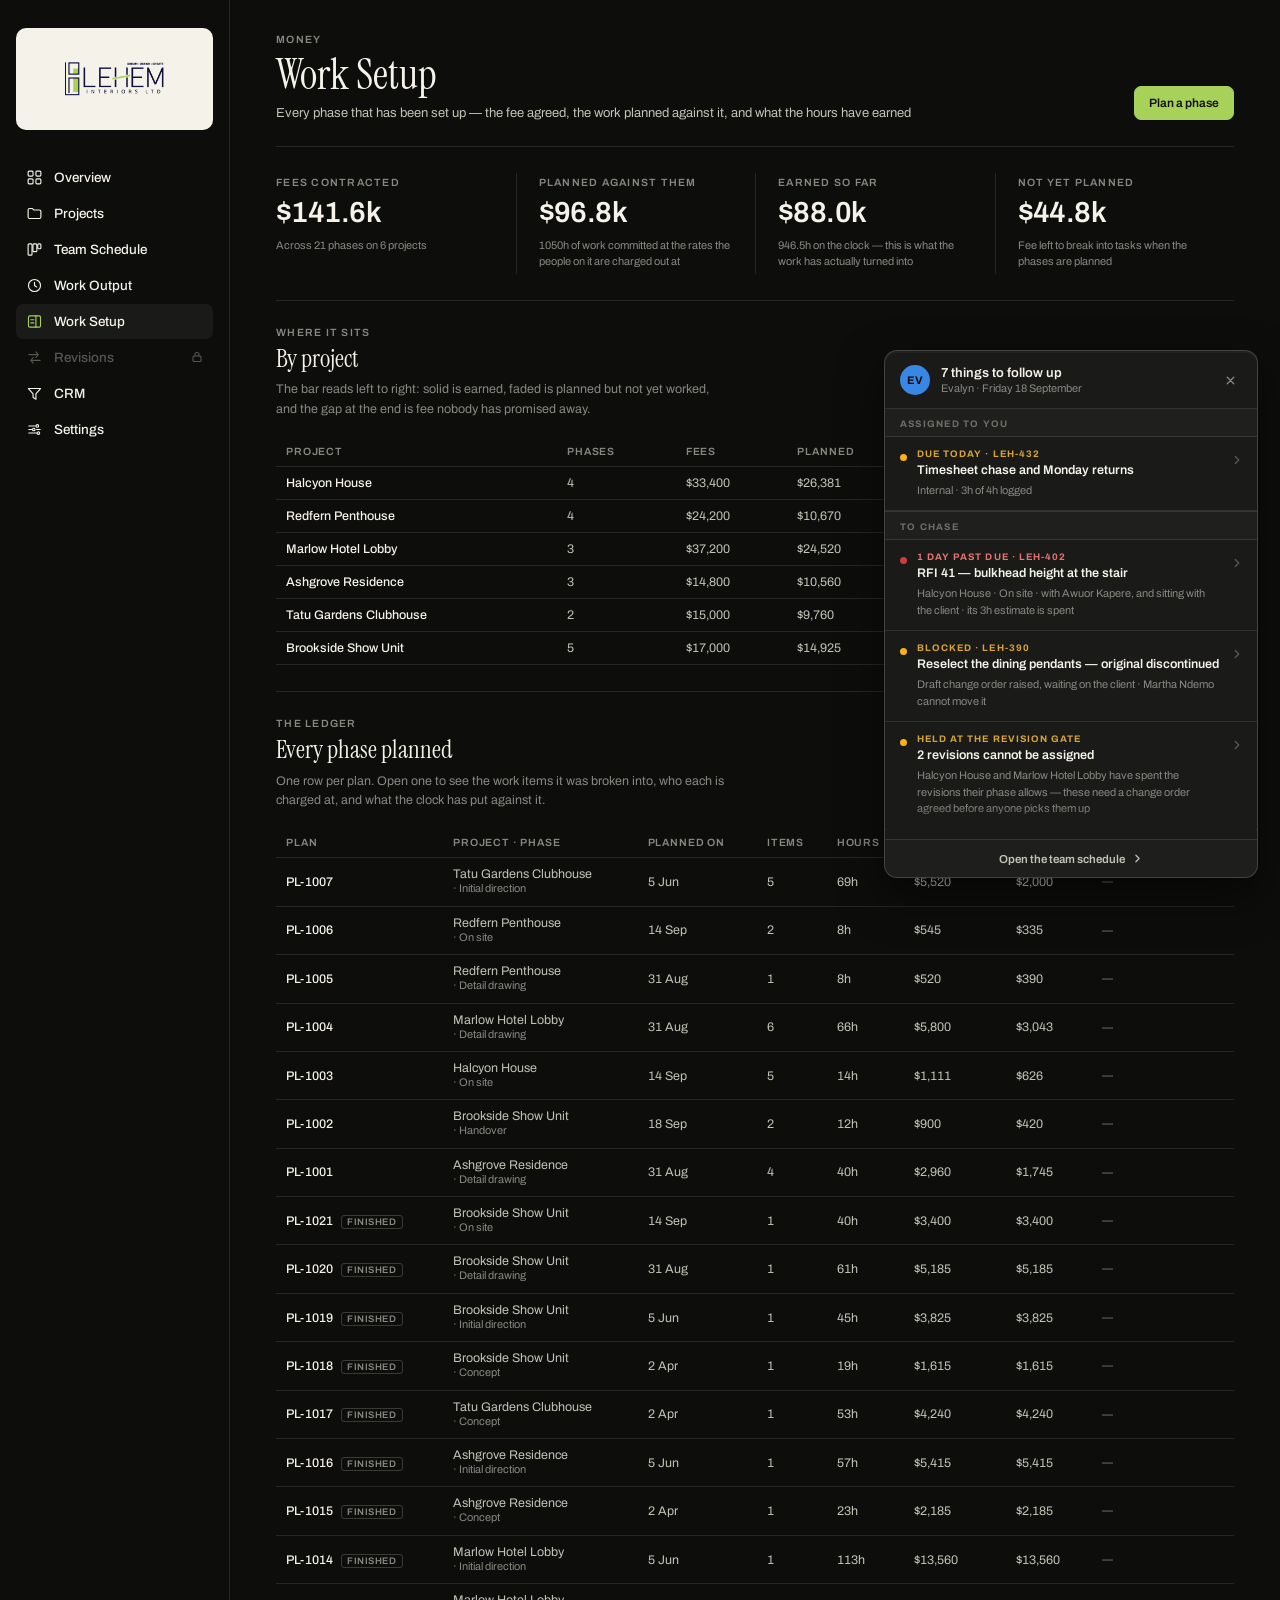
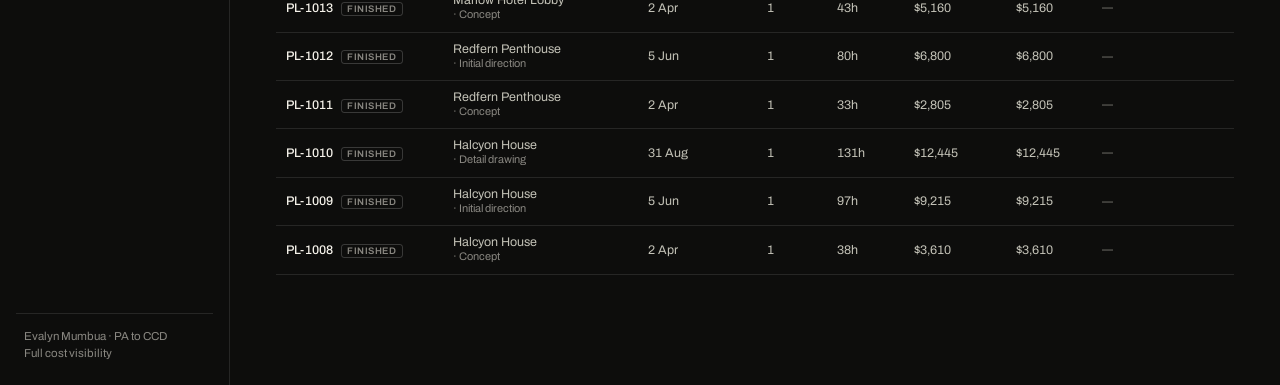
==== commit b5fd158f: "Rename screens and split review into internal and external Service Desk becomes Team Schedule, Time " ====
--- a/costing.html
+++ b/costing.html
@@ -3,7 +3,7 @@
 <head>
   <meta charset="utf-8">
   <meta name="viewport" content="width=device-width, initial-scale=1">
-  <title>Costing — Lehem Interiors</title>
+  <title>Work Setup — Lehem Interiors</title>
   <meta name="description" content="The phase ledger — the fee agreed, the work planned against it, and what the hours have earned.">
   <link rel="icon" href="assets/lehem-logo.png">
   <link rel="preconnect" href="https://fonts.googleapis.com">
@@ -32,19 +32,19 @@
         </a>
         <a href="desk.html" class="nav-item">
           <svg width="17" height="17" viewBox="0 0 24 24" fill="none" stroke="currentColor" stroke-width="1.6" stroke-linecap="round" stroke-linejoin="round"><rect x="3" y="4" width="5.5" height="16" rx="1.4"/><rect x="9.8" y="4" width="5.5" height="11" rx="1.4"/><rect x="16.6" y="4" width="4.4" height="7" rx="1.4"/></svg>
-          Service Desk
+          Team Schedule
         </a>
         <a href="workload.html" class="nav-item">
           <svg width="17" height="17" viewBox="0 0 24 24" fill="none" stroke="currentColor" stroke-width="1.6" stroke-linecap="round" stroke-linejoin="round"><circle cx="12" cy="12" r="8.5"/><path d="M12 7.5V12l3 2"/></svg>
-          Time &amp; Workload
+          Work Output
         </a>
         <button type="button" class="nav-item active">
           <svg width="17" height="17" viewBox="0 0 24 24" fill="none" stroke="currentColor" stroke-width="1.6" stroke-linecap="round" stroke-linejoin="round"><rect x="3.5" y="4" width="17" height="16" rx="2"/><path d="M14 4v16"/><path d="M7 9.5h4"/><path d="M7 14h4"/></svg>
-          Costing
+          Work Setup
         </button>
         <button type="button" class="nav-item locked" disabled>
           <svg width="17" height="17" viewBox="0 0 24 24" fill="none" stroke="currentColor" stroke-width="1.6" stroke-linecap="round" stroke-linejoin="round"><path d="M4 8h13"/><path d="M14 4l3 4-3 4"/><path d="M20 16H7"/><path d="M10 20l-3-4 3-4"/></svg>
-          Change Orders
+          Revisions
           <svg class="lock" width="12" height="12" viewBox="0 0 24 24" fill="none" stroke="currentColor" stroke-width="2.2" stroke-linecap="round" stroke-linejoin="round"><rect x="4" y="10" width="16" height="11" rx="2"/><path d="M8 10V7a4 4 0 0 1 8 0v3"/></svg>
         </button>
         <a href="crm.html" class="nav-item">
--- a/css/app.css
+++ b/css/app.css
@@ -501,8 +501,10 @@
   background:rgba(57,135,229,0.10); }
 .state-sel.st-blocked { color:var(--warn); border-color:rgba(250,178,25,0.5);
   background:rgba(250,178,25,0.10); }
-.state-sel.st-review { color:var(--accent); border-color:rgba(168,209,90,0.5);
+.state-sel.st-internal { color:var(--accent); border-color:rgba(168,209,90,0.5);
   background:rgba(168,209,90,0.10); }
+.state-sel.st-external { color:var(--b3); border-color:rgba(25,158,112,0.5);
+  background:rgba(25,158,112,0.10); }
 .state-sel.st-done { color:var(--good); border-color:rgba(12,163,12,0.5);
   background:rgba(12,163,12,0.10); }
 .state-sel option { color:var(--ink); background:#1a1a19; font-weight:500; }
@@ -568,7 +570,7 @@
   padding:10px 12px; border-left:2px solid var(--good); background:rgba(12,163,12,0.08);
   border-radius:0 6px 6px 0; }
 
-/* ---------- Costing: the phase ledger ---------- */
+/* ---------- Work Setup: the phase ledger ---------- */
 .cost-row { cursor:pointer; }
 .cost-row:hover td { background:rgba(255,255,255,0.025); }
 .cost-row.open td, .cost-row.sel td { background:rgba(187,221,118,0.07); }
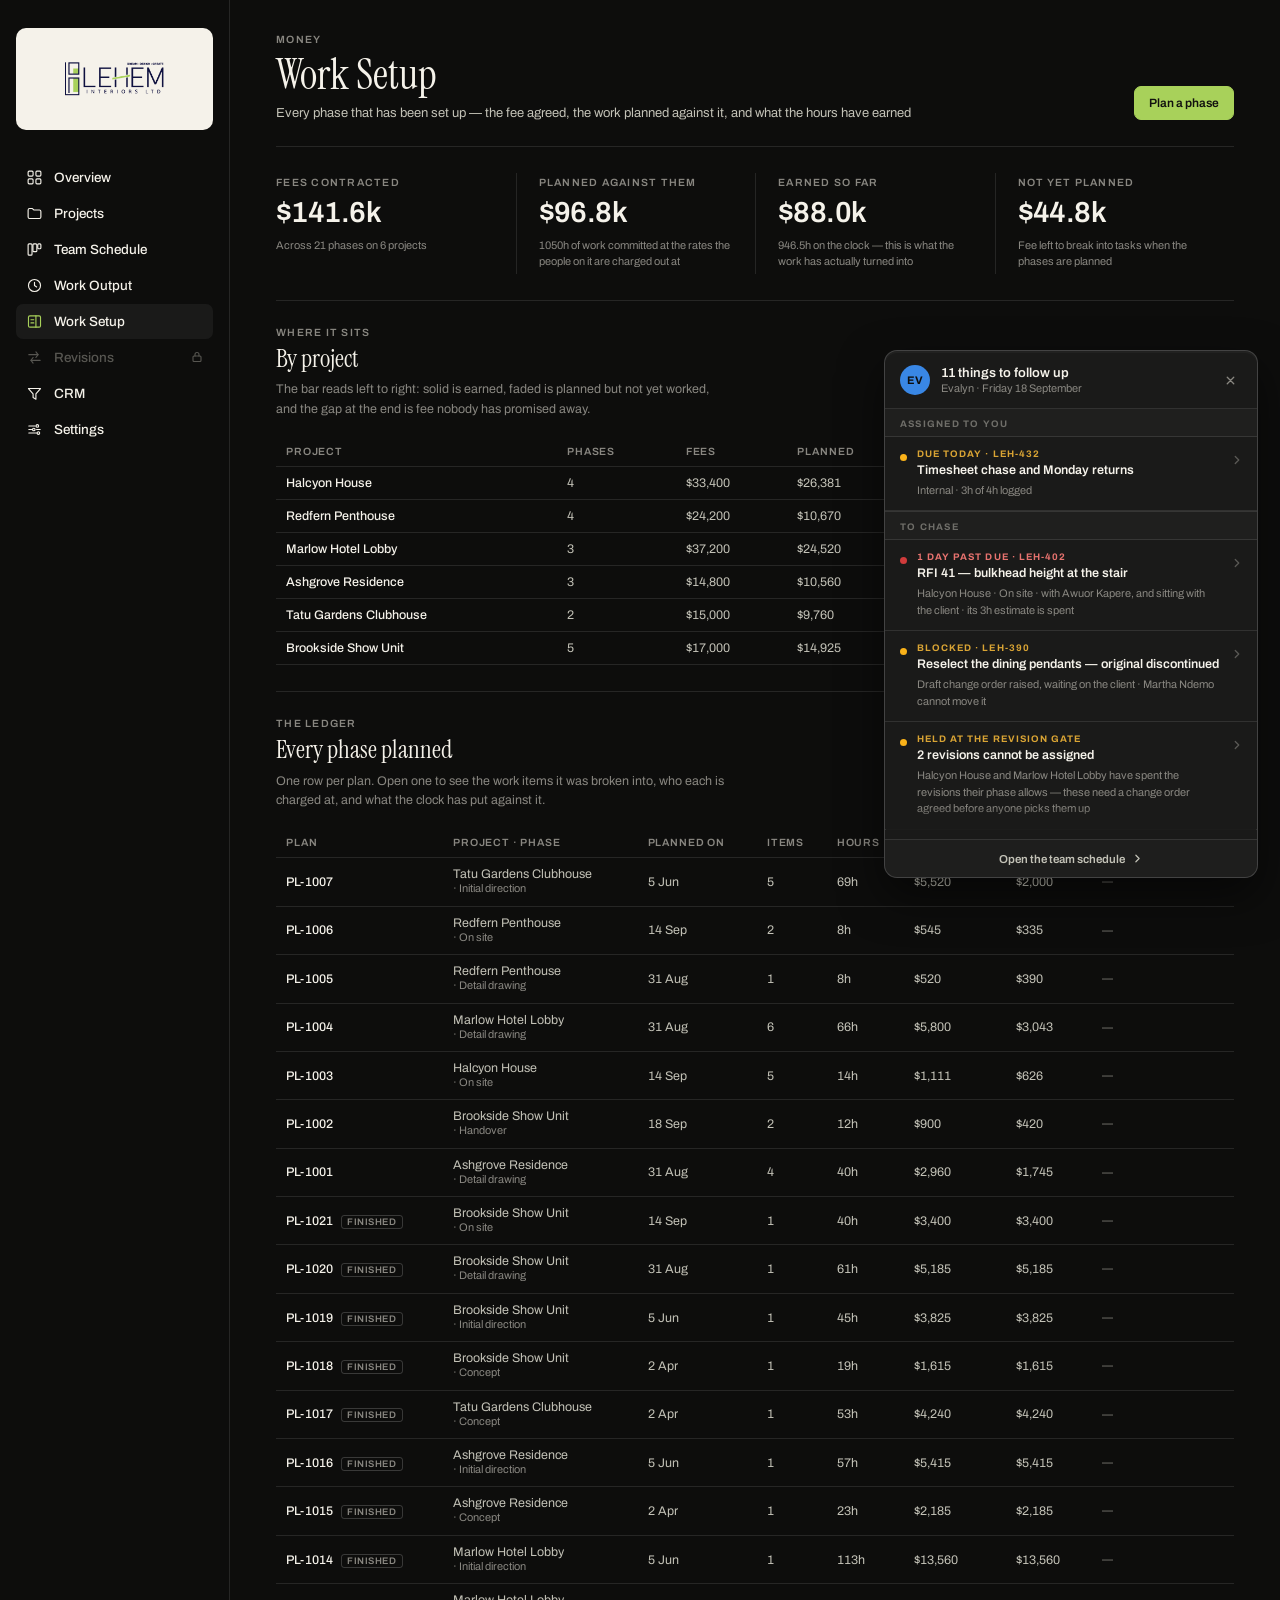
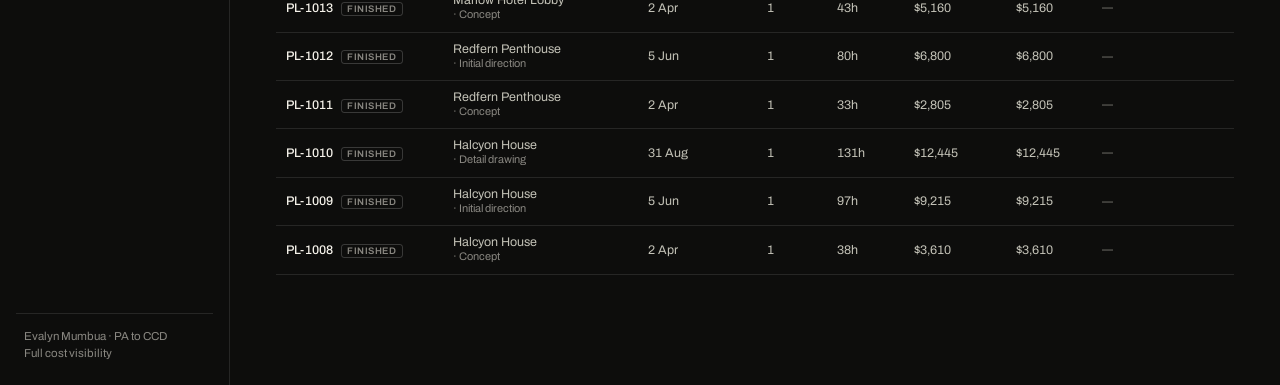
==== commit cf160763: "Add lead capture, stage moves and won-lead handoff to projects The CRM can now capture new leads, re" ====
--- a/costing.html
+++ b/costing.html
@@ -67,6 +67,7 @@
   </div>
 
   <script src="js/nav.js"></script>
+  <script src="js/crm-data.js"></script>
   <script src="js/desk-data.js"></script>
   <script src="js/plan.js"></script>
   <script src="js/costing.js"></script>
--- a/css/app.css
+++ b/css/app.css
@@ -365,6 +365,8 @@
 
 /* ---------- crm: lead list ---------- */
 .lead-list { display:flex; flex-direction:column; }
+.lead-head { display:block; width:100%; text-align:left; background:transparent; color:inherit;
+  font:inherit; border:none; padding:0; cursor:pointer; }
 .lead-row { display:block; width:100%; text-align:left; background:transparent; color:inherit; font:inherit;
   border:none; border-bottom:1px solid var(--rule); padding:16px 2px; }
 .lead-row:last-child { border-bottom:none; }
@@ -569,6 +571,16 @@
 .gate-done { margin-top:10px; font-size:11.5px; color:var(--ink-2); line-height:1.55;
   padding:10px 12px; border-left:2px solid var(--good); background:rgba(12,163,12,0.08);
   border-radius:0 6px 6px 0; }
+
+/* the Won handoff: a lead becoming a project. It drops out of the lead it
+   belongs to, so it is inset the way that lead's own detail is. */
+.lead-row .tmpl { margin-top:16px; }
+/* the Won handoff: a lead becoming a project */
+.hf-grid { display:grid; grid-template-columns:repeat(5, minmax(0,1fr)); gap:14px; margin-top:12px; }
+.hf-cell { display:block; }
+.hf-cell .inp-num { width:100%; margin-top:6px; text-align:right; }
+.hf-pct { display:block; margin-top:5px; font-size:10.5px; color:var(--ink-3); }
+@media (max-width: 900px) { .hf-grid { grid-template-columns:repeat(2, minmax(0,1fr)); } }
 
 /* ---------- Work Setup: the phase ledger ---------- */
 .cost-row { cursor:pointer; }
